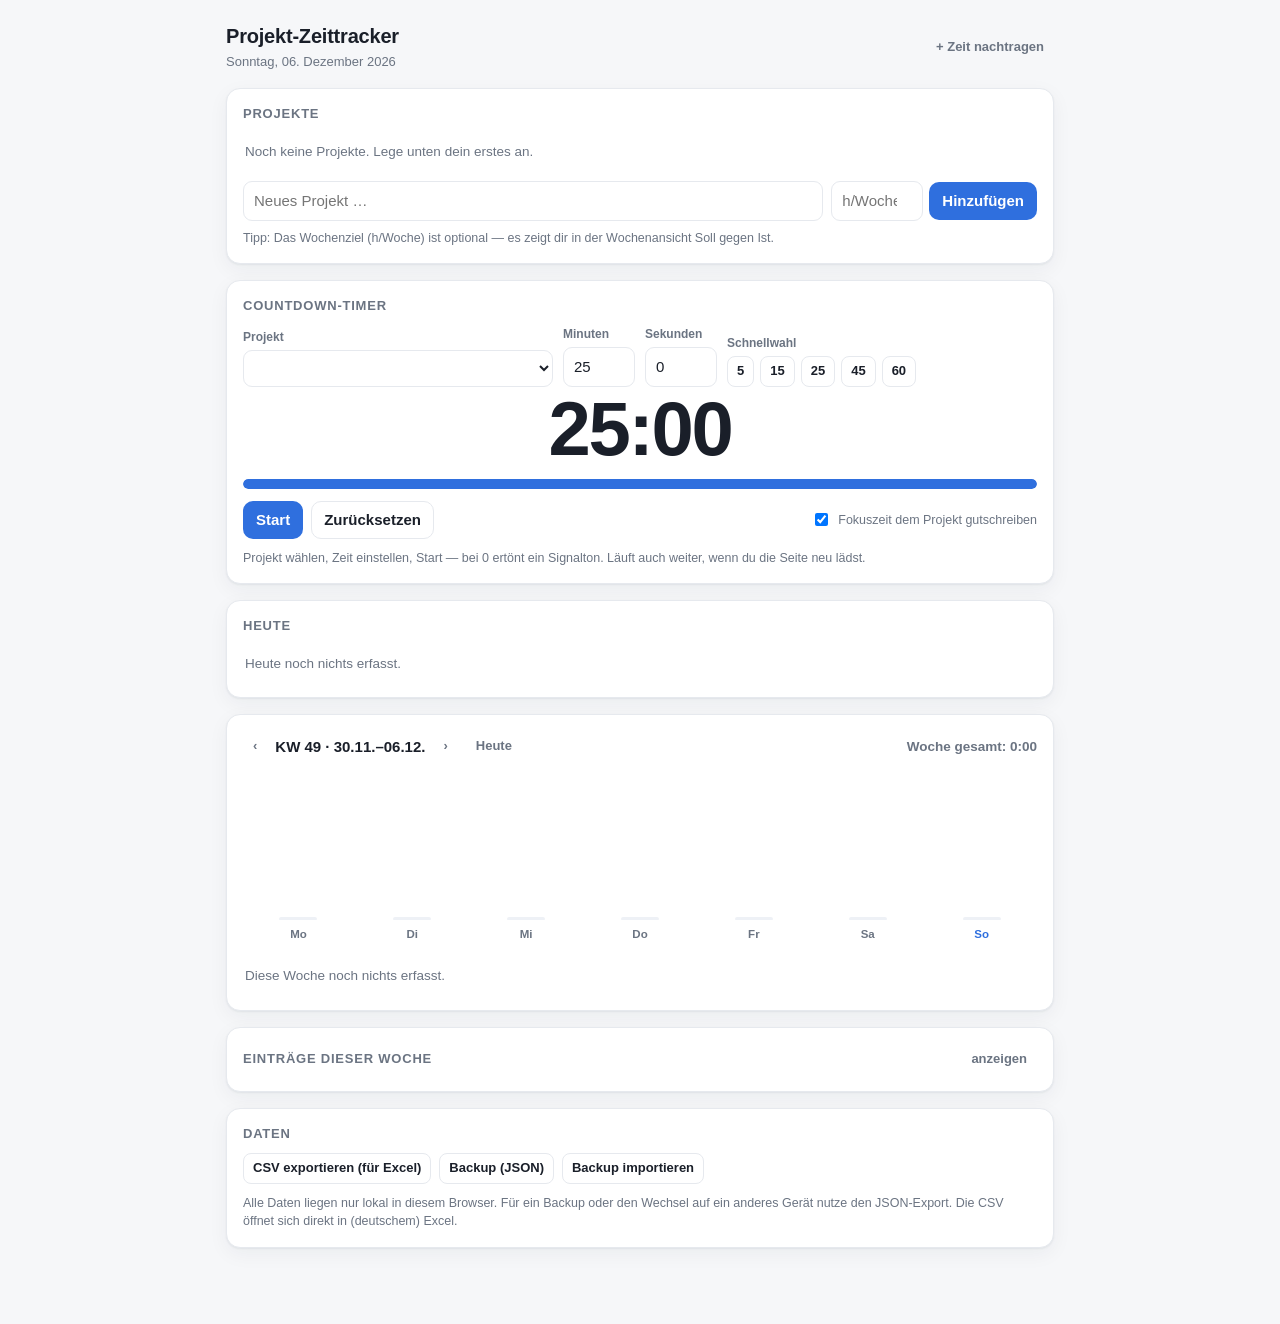
==== index.html @ e6e61742 "App ins Repository + Countdown-Timer ergänzt - Projekt-Zeittracker als eigenständige index.html hinz" ====
<!DOCTYPE html>
<html lang="de">
<head>
<meta charset="utf-8">
<meta name="viewport" content="width=device-width, initial-scale=1">
<title>Projekt-Zeittracker</title>
<style>
  :root{
    --bg:#f6f7f9; --card:#ffffff; --ink:#1a1f29; --muted:#6b7482;
    --line:#e6e9ee; --accent:#2f6fde; --accent-ink:#ffffff;
    --good:#1f9d57; --warn:#e07b1a; --danger:#d14343; --soft:#eef1f6;
    --radius:14px; --shadow:0 1px 2px rgba(20,30,50,.06),0 6px 20px rgba(20,30,50,.05);
  }
  @media (prefers-color-scheme: dark){
    :root{
      --bg:#0f1319; --card:#161b23; --ink:#e8ecf2; --muted:#9aa4b2;
      --line:#262d38; --accent:#4b86ec; --accent-ink:#0b0e13;
      --good:#39c072; --warn:#e8933a; --danger:#e36a6a; --soft:#1b212b;
      --shadow:0 1px 2px rgba(0,0,0,.3),0 8px 24px rgba(0,0,0,.25);
    }
  }
  *{box-sizing:border-box}
  body{margin:0;background:var(--bg);color:var(--ink);
    font-family:-apple-system,BlinkMacSystemFont,"Segoe UI",Roboto,Helvetica,Arial,sans-serif;
    font-size:15px;line-height:1.45;-webkit-font-smoothing:antialiased}
  .wrap{max-width:860px;margin:0 auto;padding:22px 16px 60px}
  h1{font-size:20px;margin:0;font-weight:650;letter-spacing:-.01em}
  h2{font-size:13px;text-transform:uppercase;letter-spacing:.06em;color:var(--muted);
    margin:0 0 10px;font-weight:650}
  .sub{color:var(--muted);font-size:13px;margin-top:2px}
  .card{background:var(--card);border:1px solid var(--line);border-radius:var(--radius);
    box-shadow:var(--shadow);padding:16px;margin-bottom:16px}
  .row{display:flex;align-items:center;gap:10px}
  .spacer{flex:1}
  button{font:inherit;cursor:pointer;border:1px solid var(--line);background:var(--card);
    color:var(--ink);border-radius:10px;padding:7px 12px;transition:.12s;font-weight:550}
  button:hover{border-color:var(--muted)}
  button:active{transform:translateY(1px)}
  .btn-primary{background:var(--accent);color:var(--accent-ink);border-color:transparent}
  .btn-primary:hover{filter:brightness(1.05)}
  .btn-ghost{background:transparent;border-color:transparent;color:var(--muted);padding:6px 8px}
  .btn-ghost:hover{color:var(--ink);background:var(--soft)}
  .btn-danger{color:var(--danger);border-color:transparent;background:transparent}
  .btn-danger:hover{background:rgba(209,67,67,.1)}
  .btn-sm{padding:5px 9px;font-size:13px;border-radius:8px}
  input,select{font:inherit;color:var(--ink);background:var(--card);border:1px solid var(--line);
    border-radius:9px;padding:8px 10px;outline:none}
  input:focus,select:focus{border-color:var(--accent)}
  input[type=number]{width:72px}
  .dot{width:11px;height:11px;border-radius:50%;flex:none}
  .proj{display:flex;align-items:center;gap:11px;padding:11px 4px;border-top:1px solid var(--line)}
  .proj:first-child{border-top:none}
  .proj .name{font-weight:600}
  .proj .meta{color:var(--muted);font-size:12.5px}
  .pill{font-variant-numeric:tabular-nums;font-weight:600;font-size:13.5px}
  .mono{font-variant-numeric:tabular-nums}
  .active-bar{display:flex;align-items:center;gap:14px;background:linear-gradient(0deg,var(--soft),var(--card));
    border:1px solid var(--line);border-left:4px solid var(--accent)}
  .active-time{font-size:30px;font-weight:650;font-variant-numeric:tabular-nums;letter-spacing:-.02em}
  .bar{height:8px;border-radius:6px;background:var(--soft);overflow:hidden}
  .bar>span{display:block;height:100%;border-radius:6px}
  .barrow{display:grid;grid-template-columns:130px 1fr auto;gap:12px;align-items:center;margin:9px 0}
  .barrow .lab{display:flex;align-items:center;gap:8px;min-width:0}
  .barrow .lab span{overflow:hidden;text-overflow:ellipsis;white-space:nowrap}
  .weeknav{display:flex;align-items:center;gap:8px;margin-bottom:12px}
  .weeknav .ttl{font-weight:650}
  .days{display:flex;gap:7px;align-items:flex-end;height:168px;padding:6px 2px 0}
  .day{flex:1;display:flex;flex-direction:column;align-items:center;gap:6px;height:100%;justify-content:flex-end}
  .daycol{width:100%;max-width:38px;display:flex;flex-direction:column-reverse;border-radius:7px 7px 3px 3px;
    overflow:hidden;background:var(--soft);min-height:3px}
  .daycol>span{display:block}
  .daylab{font-size:11.5px;color:var(--muted);font-weight:600}
  .daytot{font-size:11px;color:var(--muted);font-variant-numeric:tabular-nums}
  .today .daylab{color:var(--accent)}
  .muted{color:var(--muted)}
  .hint{font-size:12.5px;color:var(--muted)}
  .grid2{display:flex;gap:10px;flex-wrap:wrap;align-items:flex-end}
  .f{display:flex;flex-direction:column;gap:4px}
  .f label{font-size:12px;color:var(--muted);font-weight:600}
  .entry{display:grid;grid-template-columns:78px 16px 1fr auto auto;gap:10px;align-items:center;
    padding:8px 2px;border-top:1px solid var(--line);font-size:13.5px}
  .entry:first-child{border-top:none}
  .tag{display:inline-block;background:var(--soft);border-radius:6px;padding:2px 7px;font-size:12px;color:var(--muted)}
  .right{text-align:right}
  .collapse{display:none}
  .toolbar{display:flex;gap:8px;flex-wrap:wrap}
  .empty{color:var(--muted);font-size:13.5px;padding:8px 2px}
  .target-ok{color:var(--good)}
  /* Countdown-Timer */
  .cd-wrap{display:flex;flex-direction:column;align-items:center;gap:12px;margin-top:4px}
  .cd-display{font-size:clamp(48px,14vw,76px);line-height:1;font-weight:680;
    font-variant-numeric:tabular-nums;letter-spacing:-.03em;text-align:center}
  .cd-display.run{color:var(--accent)}
  .cd-display.done{color:var(--danger)}
  .cd-bar{width:100%;height:10px}
  .cd-presets{display:flex;gap:6px;flex-wrap:wrap}
  .cd-ctrls{display:flex;gap:8px;align-items:center;width:100%;flex-wrap:wrap}
  .cd-opt{display:flex;align-items:center;gap:7px;font-size:12.5px;color:var(--muted);cursor:pointer}
  .cd-opt input{width:auto}
  .cd-finished{border-left:4px solid var(--danger)}
  @keyframes cdflash{0%,100%{background:var(--card)}50%{background:rgba(209,67,67,.16)}}
  .cd-flash{animation:cdflash .9s ease-in-out 3}
  #__toast{position:fixed;left:50%;bottom:24px;transform:translateX(-50%);background:var(--ink);
    color:var(--card);padding:10px 16px;border-radius:10px;font-size:13.5px;box-shadow:var(--shadow);
    z-index:60;opacity:0;transition:opacity .2s;pointer-events:none;max-width:90%;text-align:center}
  @media(max-width:560px){
    .barrow{grid-template-columns:96px 1fr auto}
    .entry{grid-template-columns:70px 14px 1fr auto;}
    .entry .enote{display:none}
    .active-time{font-size:26px}
  }
</style>
</head>
<body>
<div class="wrap">
  <div class="row" style="margin-bottom:16px">
    <div>
      <h1>Projekt-Zeittracker</h1>
      <div class="sub" id="todayLabel"></div>
    </div>
    <div class="spacer"></div>
    <button class="btn-ghost btn-sm" id="manualToggle">+ Zeit nachtragen</button>
  </div>

  <div class="card active-bar" id="activeBar" style="display:none"></div>

  <div class="card collapse" id="manualCard">
    <h2>Zeit manuell nachtragen</h2>
    <div class="grid2">
      <div class="f"><label>Projekt</label><select id="mProj"></select></div>
      <div class="f"><label>Datum</label><input type="date" id="mDate"></div>
      <div class="f"><label>Stunden</label><input type="number" id="mH" min="0" max="24" value="0"></div>
      <div class="f"><label>Minuten</label><input type="number" id="mM" min="0" max="59" value="0"></div>
      <div class="f" style="flex:1;min-width:140px"><label>Notiz (optional)</label><input type="text" id="mNote" placeholder="z. B. Investoren-Call"></div>
      <button class="btn-primary" id="mSave">Eintragen</button>
    </div>
  </div>

  <div class="card">
    <h2>Projekte</h2>
    <div id="projectsList"></div>
    <div class="row" style="margin-top:12px;gap:8px;flex-wrap:wrap">
      <input type="text" id="newName" placeholder="Neues Projekt …" style="flex:1;min-width:160px">
      <div class="row" style="gap:6px">
        <input type="number" id="newTarget" min="0" step="0.5" placeholder="h/Woche" title="Wochenziel in Stunden (optional)" style="width:92px">
        <button class="btn-primary" id="addBtn">Hinzufügen</button>
      </div>
    </div>
    <div class="hint" style="margin-top:8px">Tipp: Das Wochenziel (h/Woche) ist optional — es zeigt dir in der Wochenansicht Soll gegen Ist.</div>
  </div>

  <div class="card" id="countdownCard">
    <h2>Countdown-Timer</h2>
    <div class="grid2">
      <div class="f" style="flex:1;min-width:150px"><label>Projekt</label><select id="cdProj"></select></div>
      <div class="f"><label>Minuten</label><input type="number" id="cdMin" min="0" max="999" value="25"></div>
      <div class="f"><label>Sekunden</label><input type="number" id="cdSec" min="0" max="59" value="0"></div>
      <div class="f" style="flex:1;min-width:150px">
        <label>Schnellwahl</label>
        <div class="cd-presets" id="cdPresets">
          <button class="btn-sm" data-min="5">5</button>
          <button class="btn-sm" data-min="15">15</button>
          <button class="btn-sm" data-min="25">25</button>
          <button class="btn-sm" data-min="45">45</button>
          <button class="btn-sm" data-min="60">60</button>
        </div>
      </div>
    </div>
    <div class="cd-wrap">
      <div class="cd-display mono" id="cdDisplay">25:00</div>
      <div class="bar cd-bar"><span id="cdBar" style="width:100%;background:var(--accent)"></span></div>
      <div class="cd-ctrls">
        <button class="btn-primary" id="cdStart">Start</button>
        <button id="cdReset">Zurücksetzen</button>
        <div class="spacer"></div>
        <label class="cd-opt" title="Legt nach Ablauf automatisch einen Eintrag über die eingestellte Zeit beim gewählten Projekt an.">
          <input type="checkbox" id="cdLog" checked> Fokuszeit dem Projekt gutschreiben
        </label>
      </div>
    </div>
    <div class="hint" style="margin-top:10px">Projekt wählen, Zeit einstellen, Start — bei 0 ertönt ein Signalton. Läuft auch weiter, wenn du die Seite neu lädst.</div>
  </div>

  <div class="card">
    <h2>Heute</h2>
    <div id="todayView"></div>
  </div>

  <div class="card">
    <div class="weeknav">
      <button class="btn-ghost btn-sm" id="wPrev">‹</button>
      <div class="ttl" id="weekTitle"></div>
      <button class="btn-ghost btn-sm" id="wNext">›</button>
      <button class="btn-ghost btn-sm" id="wToday">Heute</button>
      <div class="spacer"></div>
      <div class="pill muted" id="weekTotal"></div>
    </div>
    <div class="days" id="dayChart"></div>
    <div style="margin-top:16px" id="weekProjects"></div>
  </div>

  <div class="card">
    <div class="row">
      <h2 style="margin:0">Einträge dieser Woche</h2>
      <div class="spacer"></div>
      <button class="btn-ghost btn-sm" id="entriesToggle">anzeigen</button>
    </div>
    <div id="entriesView" class="collapse" style="margin-top:10px"></div>
  </div>

  <div class="card">
    <h2>Daten</h2>
    <div class="toolbar">
      <button class="btn-sm" id="expCsv">CSV exportieren (für Excel)</button>
      <button class="btn-sm" id="expJson">Backup (JSON)</button>
      <button class="btn-sm" id="impBtn">Backup importieren</button>
      <input type="file" id="impFile" accept="application/json,.json" style="display:none">
    </div>
    <div id="importConfirm" class="row" style="display:none;margin-top:12px">
      <span class="muted">Import ersetzt alle aktuellen Daten in diesem Browser.</span>
      <div class="spacer"></div>
      <button class="btn-sm" id="impCancel">Abbrechen</button>
      <button class="btn-primary btn-sm" id="impConfirm">Ersetzen</button>
    </div>
    <div class="hint" style="margin-top:10px">Alle Daten liegen nur lokal in diesem Browser. Für ein Backup oder den Wechsel auf ein anderes Gerät nutze den JSON-Export. Die CSV öffnet sich direkt in (deutschem) Excel.</div>
  </div>
</div>

<script>
(function(){
  "use strict";
  var KEY="zeittracker_v1";
  var PALETTE=["#2f6fde","#1f9d57","#d14343","#e07b1a","#8b5cf6","#0ea5b7","#db2777","#4f8f3a","#c99a16","#3aa0e0"];
  var WD=["Mo","Di","Mi","Do","Fr","Sa","So"];
  var state={projects:[],entries:[],running:null,weekOffset:0,countdown:null};
  var pendingImport=null;

  function load(){
    try{var raw=localStorage.getItem(KEY);
      if(raw){var d=JSON.parse(raw);state.projects=d.projects||[];state.entries=d.entries||[];state.running=d.running||null;state.countdown=d.countdown||null;}
    }catch(e){}
  }
  function save(){
    try{localStorage.setItem(KEY,JSON.stringify({projects:state.projects,entries:state.entries,running:state.running,countdown:state.countdown}));}catch(e){}
  }

  function uid(){return Date.now().toString(36)+Math.random().toString(36).slice(2,7);}
  function pad(n){return (n<10?"0":"")+n;}
  function dateKey(d){return d.getFullYear()+"-"+pad(d.getMonth()+1)+"-"+pad(d.getDate());}
  function parseKey(k){var p=k.split("-");return new Date(+p[0],+p[1]-1,+p[2]);}
  function today(){return new Date();}
  function fmt(min){min=Math.round(min);var h=Math.floor(min/60),m=min%60;return h+":"+pad(m);}
  function fmtH(min){return (min/60).toFixed(2).replace(".",",");}
  function fmtClock(sec){sec=Math.max(0,Math.ceil(sec));var h=Math.floor(sec/3600),m=Math.floor((sec%3600)/60),s=sec%60;return h>0?(h+":"+pad(m)+":"+pad(s)):(m+":"+pad(s));}
  function startOfWeek(d){var x=new Date(d.getFullYear(),d.getMonth(),d.getDate());var day=(x.getDay()+6)%7;x.setDate(x.getDate()-day);return x;}
  function isoWeek(d){var t=new Date(d.getFullYear(),d.getMonth(),d.getDate());var day=(t.getDay()+6)%7;t.setDate(t.getDate()-day+3);
    var first=new Date(t.getFullYear(),0,4);var fday=(first.getDay()+6)%7;first.setDate(first.getDate()-fday+3);return 1+Math.round((t-first)/(7*864e5));}
  function proj(id){for(var i=0;i<state.projects.length;i++)if(state.projects[i].id===id)return state.projects[i];return null;}
  function runMin(){return state.running?(Date.now()-state.running.startedAt)/60000:0;}
  function dayTotal(pid,key){var s=0;for(var i=0;i<state.entries.length;i++){var e=state.entries[i];if(e.projectId===pid&&e.date===key)s+=e.min;}
    if(state.running&&state.running.projectId===pid&&key===dateKey(today()))s+=runMin();return s;}
  function weekDays(){var mon=startOfWeek(today());mon.setDate(mon.getDate()+state.weekOffset*7);var out=[];for(var i=0;i<7;i++){var x=new Date(mon);x.setDate(mon.getDate()+i);out.push(x);}return out;}
  function weekDaysCurrent(){var mon=startOfWeek(today());var out=[];for(var i=0;i<7;i++){var x=new Date(mon);x.setDate(mon.getDate()+i);out.push(x);}return out;}
  function fmtDate(d){return pad(d.getDate())+"."+pad(d.getMonth()+1)+".";}
  function escapeHtml(s){return (s==null?"":String(s)).replace(/[&<>"']/g,function(c){return {"&":"&amp;","<":"&lt;",">":"&gt;",'"':"&quot;","'":"&#39;"}[c];});}

  function toast(msg){
    var t=document.getElementById("__toast");
    if(!t){t=document.createElement("div");t.id="__toast";document.body.appendChild(t);}
    t.textContent=msg;t.style.opacity="1";clearTimeout(t._h);t._h=setTimeout(function(){t.style.opacity="0";},2800);
  }

  /* ---------- Audio: Signalton bei 0 ---------- */
  var audioCtx=null;
  function ensureAudio(){
    try{
      if(!audioCtx){var AC=window.AudioContext||window.webkitAudioContext;if(!AC)return;audioCtx=new AC();}
      if(audioCtx.state==="suspended")audioCtx.resume();
    }catch(e){}
  }
  function beep(){
    if(!audioCtx)return;
    try{
      var now=audioCtx.currentTime;
      for(var i=0;i<3;i++){
        var o=audioCtx.createOscillator(),g=audioCtx.createGain();
        o.type="sine";o.frequency.value=880;
        var t0=now+i*0.5;
        g.gain.setValueAtTime(0.0001,t0);
        g.gain.exponentialRampToValueAtTime(0.5,t0+0.02);
        g.gain.exponentialRampToValueAtTime(0.0001,t0+0.4);
        o.connect(g);g.connect(audioCtx.destination);
        o.start(t0);o.stop(t0+0.42);
      }
    }catch(e){}
  }

  function addProject(name,targetH){
    name=(name||"").trim();if(!name)return;
    var used={};state.projects.forEach(function(p){used[p.color]=1;});
    var color=PALETTE.find(function(c){return !used[c];})||PALETTE[state.projects.length%PALETTE.length];
    var tgt=targetH>0?Math.round(targetH*60):null;
    state.projects.push({id:uid(),name:name,color:color,weeklyTargetMin:tgt,createdAt:Date.now()});
    save();render();
  }
  function removeProject(id){
    state.projects=state.projects.filter(function(p){return p.id!==id;});
    state.entries=state.entries.filter(function(e){return e.projectId!==id;});
    if(state.running&&state.running.projectId===id)state.running=null;
    if(state.countdown&&state.countdown.projectId===id)state.countdown=null;
    save();render();
  }
  function toggleTimer(id){
    if(state.running&&state.running.projectId===id){stopTimer();return;}
    if(state.running)stopTimer(true);
    state.running={projectId:id,startedAt:Date.now()};save();render();
  }
  function stopTimer(silent){
    if(!state.running)return;var min=runMin();
    if(min>=0.02)state.entries.push({id:uid(),projectId:state.running.projectId,date:dateKey(today()),min:min,note:"",ts:Date.now()});
    state.running=null;save();if(!silent)render();
  }
  function addManual(pid,dkey,min,note){state.entries.push({id:uid(),projectId:pid,date:dkey,min:min,note:note||"",ts:Date.now(),manual:true});save();render();}
  function delEntry(id){state.entries=state.entries.filter(function(e){return e.id!==id;});save();render();}

  /* ---------- Countdown-Timer ---------- */
  function cdRemaining(){
    var c=state.countdown;if(!c)return 0;
    if(c.running&&c.endAt)return Math.max(0,(c.endAt-Date.now())/1000);
    return Math.max(0,c.remainingSec||0);
  }
  function startCountdown(){
    var c=state.countdown;
    // Pause, wenn gerade läuft
    if(c&&c.running){
      c.remainingSec=cdRemaining();c.running=false;c.endAt=null;save();renderCountdown();return;
    }
    // Fortsetzen nach Pause
    if(c&&!c.finished&&c.remainingSec>0.4){
      ensureAudio();c.running=true;c.endAt=Date.now()+c.remainingSec*1000;save();renderCountdown();return;
    }
    // Neu starten
    var pid=document.getElementById("cdProj").value;
    if(!pid){toast("Bitte zuerst ein Projekt anlegen und auswählen.");return;}
    var m=parseInt(document.getElementById("cdMin").value,10)||0;
    var s=parseInt(document.getElementById("cdSec").value,10)||0;
    var total=m*60+s;
    if(total<=0){toast("Bitte eine Zeit größer als 0 einstellen.");return;}
    ensureAudio();
    state.countdown={projectId:pid,totalSec:total,remainingSec:total,endAt:Date.now()+total*1000,
      running:true,finished:false,logOnFinish:document.getElementById("cdLog").checked};
    save();renderCountdown();
  }
  function resetCountdown(){state.countdown=null;save();renderCountdown();}
  function finishCountdown(){
    var c=state.countdown;if(!c)return;
    c.running=false;c.remainingSec=0;c.finished=true;c.endAt=null;
    if(c.logOnFinish){
      var p=proj(c.projectId);
      if(p){state.entries.push({id:uid(),projectId:c.projectId,date:dateKey(today()),min:c.totalSec/60,note:"Countdown",ts:Date.now()});}
    }
    save();
    beep();
    var card=document.getElementById("countdownCard");
    if(card){card.classList.add("cd-flash");setTimeout(function(){card.classList.remove("cd-flash");},2800);}
    var p2=proj(c.projectId);
    toast("⏰ Zeit abgelaufen"+(p2?" – "+p2.name:"")+(c.logOnFinish&&p2?" ("+fmt(c.totalSec/60)+" gutgeschrieben)":"")+".");
    render();
  }
  function fillCountdownProjects(){
    var sel=document.getElementById("cdProj");if(!sel)return;var cur=state.countdown?state.countdown.projectId:sel.value;
    sel.innerHTML="";
    state.projects.forEach(function(p){var o=document.createElement("option");o.value=p.id;o.textContent=p.name;sel.appendChild(o);});
    if(cur&&proj(cur))sel.value=cur;
  }
  function renderCountdown(){
    var c=state.countdown;
    var disp=document.getElementById("cdDisplay");
    var bar=document.getElementById("cdBar");
    var startBtn=document.getElementById("cdStart");
    var sel=document.getElementById("cdProj");
    if(!disp)return;
    fillCountdownProjects();
    var running=c&&c.running;
    var inputsDisabled=!!(c&&(c.running||(!c.finished&&c.remainingSec>0.4)));
    document.getElementById("cdMin").disabled=inputsDisabled;
    document.getElementById("cdSec").disabled=inputsDisabled;
    document.getElementById("cdLog").disabled=inputsDisabled;
    if(sel)sel.disabled=inputsDisabled;
    if(c){
      var rem=cdRemaining();var p=proj(c.projectId);
      disp.textContent=fmtClock(rem);
      disp.className="cd-display mono"+(c.finished?" done":(running?" run":""));
      var pct=c.totalSec>0?Math.max(0,Math.min(100,rem/c.totalSec*100)):0;
      bar.style.width=pct+"%";
      bar.style.background=c.finished?"var(--danger)":(running?"var(--accent)":"var(--muted)");
      if(c.finished)startBtn.textContent="Neu starten";
      else if(running)startBtn.textContent="Pause";
      else startBtn.textContent="Fortsetzen";
    }else{
      var m=parseInt(document.getElementById("cdMin").value,10)||0;
      var s=parseInt(document.getElementById("cdSec").value,10)||0;
      disp.textContent=fmtClock(m*60+s);
      disp.className="cd-display mono";
      bar.style.width="100%";bar.style.background="var(--accent)";
      startBtn.textContent="Start";
    }
  }
  function tickCountdown(){
    var c=state.countdown;
    if(c&&c.running){
      if(cdRemaining()<=0){finishCountdown();return;}
      var disp=document.getElementById("cdDisplay");var bar=document.getElementById("cdBar");
      if(disp){var rem=cdRemaining();disp.textContent=fmtClock(rem);
        bar.style.width=(c.totalSec>0?Math.max(0,Math.min(100,rem/c.totalSec*100)):0)+"%";}
    }
  }

  var confirmState={};
  function el(tag,cls,html){var n=document.createElement(tag);if(cls)n.className=cls;if(html!=null)n.innerHTML=html;return n;}

  function renderActive(){
    var bar=document.getElementById("activeBar");
    if(!state.running){bar.style.display="none";return;}
    var p=proj(state.running.projectId);if(!p){state.running=null;bar.style.display="none";return;}
    bar.style.display="flex";bar.innerHTML="";
    var dot=el("span","dot");dot.style.background=p.color;dot.style.width="14px";dot.style.height="14px";
    var info=el("div");info.innerHTML="<div class='muted' style='font-size:12.5px;font-weight:600'>LÄUFT</div><div><strong>"+escapeHtml(p.name)+"</strong></div>";
    var time=el("div","active-time mono");time.id="activeTime";time.textContent=fmt(runMin());
    var stop=el("button","btn-primary");stop.textContent="Stopp";stop.onclick=function(){stopTimer();};
    bar.appendChild(dot);bar.appendChild(info);bar.appendChild(el("div","spacer"));bar.appendChild(time);bar.appendChild(stop);
  }

  function renderProjects(){
    var box=document.getElementById("projectsList");box.innerHTML="";
    if(!state.projects.length){box.appendChild(el("div","empty","Noch keine Projekte. Lege unten dein erstes an."));return;}
    var tkey=dateKey(today());var wdays=weekDaysCurrent();
    state.projects.forEach(function(p){
      var rowt=dayTotal(p.id,tkey);var wt=0;wdays.forEach(function(d){wt+=dayTotal(p.id,dateKey(d));});
      var r=el("div","proj");var dot=el("span","dot");dot.style.background=p.color;
      var nm=el("div");nm.style.minWidth="0";nm.style.flex="1";
      nm.innerHTML="<div class='name'>"+escapeHtml(p.name)+"</div><div class='meta'>heute "+fmt(rowt)+" · Woche "+fmt(wt)+(p.weeklyTargetMin?" / "+fmt(p.weeklyTargetMin)+" Ziel":"")+"</div>";
      var running=state.running&&state.running.projectId===p.id;
      var btn=el("button",running?"btn-primary btn-sm":"btn-sm");btn.textContent=running?"Stopp":"Start";btn.onclick=function(){toggleTimer(p.id);};
      var del=el("button","btn-danger btn-sm");
      if(confirmState[p.id]){del.textContent="Löschen?";del.onclick=function(){removeProject(p.id);};}
      else{del.textContent="✕";del.title="Projekt löschen";del.onclick=function(){confirmState={};confirmState[p.id]=true;render();setTimeout(function(){delete confirmState[p.id];},3000);};}
      r.appendChild(dot);r.appendChild(nm);r.appendChild(btn);r.appendChild(del);box.appendChild(r);
    });
  }

  function renderToday(){
    var box=document.getElementById("todayView");box.innerHTML="";var tkey=dateKey(today());
    var rows=state.projects.map(function(p){return {p:p,min:dayTotal(p.id,tkey)};}).filter(function(r){return r.min>0.1;});
    rows.sort(function(a,b){return b.min-a.min;});
    if(!rows.length){box.appendChild(el("div","empty","Heute noch nichts erfasst."));return;}
    var max=Math.max.apply(null,rows.map(function(r){return r.min;}));
    var tot=rows.reduce(function(s,r){return s+r.min;},0);
    rows.forEach(function(r){
      var row=el("div","barrow");var lab=el("div","lab");var d=el("span","dot");d.style.background=r.p.color;
      var nm=el("span");nm.textContent=r.p.name;lab.appendChild(d);lab.appendChild(nm);
      var bar=el("div","bar");var sp=el("span");sp.style.width=(r.min/max*100)+"%";sp.style.background=r.p.color;bar.appendChild(sp);
      var val=el("div","pill mono");val.textContent=fmt(r.min);
      row.appendChild(lab);row.appendChild(bar);row.appendChild(val);box.appendChild(row);
    });
    var sum=el("div","row");sum.style.marginTop="8px";sum.innerHTML="<div class='spacer'></div><div class='pill'>Gesamt heute: "+fmt(tot)+"</div>";box.appendChild(sum);
  }

  function renderWeek(){
    var days=weekDays();var mon=days[0],sun=days[6];
    document.getElementById("weekTitle").textContent="KW "+isoWeek(mon)+" · "+fmtDate(mon)+"–"+fmtDate(sun);
    var chart=document.getElementById("dayChart");chart.innerHTML="";
    var dayTotals=days.map(function(d){var k=dateKey(d);var segs=[];var t=0;
      state.projects.forEach(function(p){var m=dayTotal(p.id,k);if(m>0.1){segs.push({c:p.color,m:m});t+=m;}});return {segs:segs,t:t,d:d,k:k};});
    var maxDay=Math.max.apply(null,dayTotals.map(function(x){return x.t;}).concat([1]));
    var tkey=dateKey(today());
    dayTotals.forEach(function(dt){
      var col=el("div","day"+(dt.k===tkey?" today":""));
      var stack=el("div","daycol");stack.style.height=(dt.t>0?Math.max(6,(dt.t/maxDay*130)):3)+"px";
      dt.segs.forEach(function(s){var seg=el("span");seg.style.height=(s.m/dt.t*100)+"%";seg.style.background=s.c;stack.appendChild(seg);});
      var tot=el("div","daytot");tot.textContent=dt.t>0?fmt(dt.t):"";
      var lab=el("div","daylab");lab.textContent=WD[(dt.d.getDay()+6)%7];
      col.appendChild(el("div","spacer"));col.appendChild(tot);col.appendChild(stack);col.appendChild(lab);chart.appendChild(col);
    });
    var wrap=document.getElementById("weekProjects");wrap.innerHTML="";
    var rows=state.projects.map(function(p){var m=0;days.forEach(function(d){m+=dayTotal(p.id,dateKey(d));});return {p:p,min:m};}).filter(function(r){return r.min>0.1||r.p.weeklyTargetMin;});
    rows.sort(function(a,b){return b.min-a.min;});
    var weekTot=rows.reduce(function(s,r){return s+r.min;},0);
    document.getElementById("weekTotal").textContent="Woche gesamt: "+fmt(weekTot);
    if(!rows.length){wrap.appendChild(el("div","empty","Diese Woche noch nichts erfasst."));return;}
    var max=Math.max.apply(null,rows.map(function(r){return Math.max(r.min,r.p.weeklyTargetMin||0);}));
    rows.forEach(function(r){
      var row=el("div","barrow");var lab=el("div","lab");var d=el("span","dot");d.style.background=r.p.color;var nm=el("span");nm.textContent=r.p.name;lab.appendChild(d);lab.appendChild(nm);
      var bar=el("div","bar");bar.style.position="relative";var sp=el("span");sp.style.width=(r.min/max*100)+"%";sp.style.background=r.p.color;bar.appendChild(sp);
      if(r.p.weeklyTargetMin){var mark=el("span");mark.style.cssText="position:absolute;top:-2px;height:12px;width:2px;background:var(--ink);opacity:.5;border-radius:0;left:"+(r.p.weeklyTargetMin/max*100)+"%";bar.appendChild(mark);}
      var val=el("div","pill mono");
      if(r.p.weeklyTargetMin){var ok=r.min>=r.p.weeklyTargetMin;val.innerHTML="<span class='"+(ok?"target-ok":"")+"'>"+fmt(r.min)+"</span> <span class='muted' style='font-weight:500'>/ "+fmt(r.p.weeklyTargetMin)+"</span>";}
      else val.textContent=fmt(r.min);
      row.appendChild(lab);row.appendChild(bar);row.appendChild(val);wrap.appendChild(row);
    });
  }

  function renderEntries(){
    var box=document.getElementById("entriesView");box.innerHTML="";
    var days=weekDays();var lo=dateKey(days[0]),hi=dateKey(days[6]);
    var list=state.entries.filter(function(e){return e.date>=lo&&e.date<=hi;}).slice().sort(function(a,b){return (b.date).localeCompare(a.date)||(b.ts||0)-(a.ts||0);});
    if(!list.length){box.appendChild(el("div","empty","Keine Einträge in dieser Woche."));return;}
    list.forEach(function(e){
      var p=proj(e.projectId);if(!p)return;var r=el("div","entry");
      var dt=el("div","mono muted");dt.textContent=fmtDate(parseKey(e.date));
      var d=el("span","dot");d.style.background=p.color;
      var nm=el("div");nm.innerHTML="<strong style='font-weight:600'>"+escapeHtml(p.name)+"</strong>"+(e.note?" <span class='enote muted'>· "+escapeHtml(e.note)+"</span>":"")+(e.manual?" <span class='tag'>manuell</span>":"");
      var val=el("div","pill mono right");val.textContent=fmt(e.min);
      var del=el("button","btn-ghost btn-sm");del.textContent="✕";del.title="Eintrag löschen";del.onclick=function(){delEntry(e.id);};
      r.appendChild(dt);r.appendChild(d);r.appendChild(nm);r.appendChild(val);r.appendChild(del);box.appendChild(r);
    });
  }

  function fillManualProjects(){
    var sel=document.getElementById("mProj");var cur=sel.value;sel.innerHTML="";
    state.projects.forEach(function(p){var o=el("option");o.value=p.id;o.textContent=p.name;sel.appendChild(o);});
    if(cur)sel.value=cur;
  }

  function render(){
    document.getElementById("todayLabel").textContent=new Date().toLocaleDateString("de-DE",{weekday:"long",day:"2-digit",month:"long",year:"numeric"});
    renderActive();renderProjects();renderToday();renderWeek();renderEntries();fillManualProjects();renderCountdown();
  }

  async function getDownloads(){try{if(window.claude&&claude.use)return await claude.use("downloads");}catch(e){}return null;}
  async function offerFile(filename,data){
    var dl=await getDownloads();
    if(!dl){toast("Export in dieser Ansicht nicht verfügbar — öffne das Tool im eigenen Fenster.");return;}
    try{await dl.save({filename:filename,data:data});toast("Datei gespeichert.");}
    catch(err){if(err&&err.code==="declined")return;toast("Export nicht möglich"+(err&&err.message?": "+err.message:"")+".");}
  }
  function buildCsv(){
    var rows=[["Datum","Projekt","Minuten","Stunden","Notiz","Quelle"]];
    state.entries.slice().sort(function(a,b){return a.date.localeCompare(b.date);}).forEach(function(e){
      var p=proj(e.projectId);if(!p)return;
      rows.push([e.date,p.name,String(Math.round(e.min)),fmtH(e.min),(e.note||"").replace(/[\r\n;]/g," "),e.manual?"manuell":(e.note==="Countdown"?"Countdown":"Timer")]);
    });
    return "﻿"+rows.map(function(r){return r.map(function(c){return '"'+String(c).replace(/"/g,'""')+'"';}).join(";");}).join("\r\n");
  }

  function init(){
    load();
    // Beim Laden: abgelaufenen Countdown sauber abschließen (ohne Ton, da kein Nutzer-Klick)
    if(state.countdown&&state.countdown.running&&cdRemaining()<=0){
      var c=state.countdown;c.running=false;c.remainingSec=0;c.finished=true;c.endAt=null;
      if(c.logOnFinish){var p=proj(c.projectId);if(p)state.entries.push({id:uid(),projectId:c.projectId,date:dateKey(today()),min:c.totalSec/60,note:"Countdown",ts:Date.now()});}
      save();
    }
    document.getElementById("mDate").value=dateKey(today());
    document.getElementById("addBtn").onclick=function(){
      var n=document.getElementById("newName"),t=document.getElementById("newTarget");
      addProject(n.value,parseFloat(t.value));n.value="";t.value="";n.focus();
    };
    document.getElementById("newName").addEventListener("keydown",function(e){if(e.key==="Enter")document.getElementById("addBtn").click();});
    document.getElementById("wPrev").onclick=function(){state.weekOffset--;render();};
    document.getElementById("wNext").onclick=function(){state.weekOffset++;render();};
    document.getElementById("wToday").onclick=function(){state.weekOffset=0;render();};
    document.getElementById("manualToggle").onclick=function(){
      var c=document.getElementById("manualCard");var open=c.style.display==="block";
      c.style.display=open?"none":"block";this.textContent=open?"+ Zeit nachtragen":"− schließen";
    };
    document.getElementById("mSave").onclick=function(){
      var pid=document.getElementById("mProj").value;if(!pid){toast("Bitte zuerst ein Projekt anlegen.");return;}
      var h=parseInt(document.getElementById("mH").value,10)||0,m=parseInt(document.getElementById("mM").value,10)||0;
      var min=h*60+m;if(min<=0){toast("Bitte eine Dauer größer als 0 angeben.");return;}
      var dk=document.getElementById("mDate").value||dateKey(today());
      addManual(pid,dk,min,document.getElementById("mNote").value.trim());
      document.getElementById("mH").value=0;document.getElementById("mM").value=0;document.getElementById("mNote").value="";
      toast("Eingetragen.");
    };
    // Countdown-Steuerung
    document.getElementById("cdStart").onclick=startCountdown;
    document.getElementById("cdReset").onclick=resetCountdown;
    document.getElementById("cdPresets").addEventListener("click",function(e){
      var b=e.target.closest("button[data-min]");if(!b)return;
      if(state.countdown&&(state.countdown.running||(!state.countdown.finished&&state.countdown.remainingSec>0.4)))return;
      document.getElementById("cdMin").value=b.getAttribute("data-min");
      document.getElementById("cdSec").value=0;
      if(state.countdown&&state.countdown.finished)state.countdown=null;
      renderCountdown();
    });
    document.getElementById("cdMin").addEventListener("input",function(){if(!state.countdown)renderCountdown();});
    document.getElementById("cdSec").addEventListener("input",function(){if(!state.countdown)renderCountdown();});
    document.getElementById("entriesToggle").onclick=function(){
      var v=document.getElementById("entriesView");var open=v.style.display==="block";
      v.style.display=open?"none":"block";this.textContent=open?"anzeigen":"ausblenden";
    };
    document.getElementById("expCsv").onclick=function(){offerFile("zeittracker_"+dateKey(today())+".csv",buildCsv());};
    document.getElementById("expJson").onclick=function(){offerFile("zeittracker_backup_"+dateKey(today())+".json",JSON.stringify({projects:state.projects,entries:state.entries,running:state.running,countdown:state.countdown,exportedAt:new Date().toISOString()},null,2));};
    document.getElementById("impBtn").onclick=function(){document.getElementById("impFile").click();};
    document.getElementById("impFile").onchange=function(e){
      var f=e.target.files[0];if(!f)return;var rd=new FileReader();
      rd.onload=function(){try{var d=JSON.parse(rd.result);if(!d.projects)throw 0;pendingImport=d;document.getElementById("importConfirm").style.display="flex";}
        catch(err){toast("Datei konnte nicht gelesen werden.");}};
      rd.readAsText(f);e.target.value="";
    };
    document.getElementById("impCancel").onclick=function(){pendingImport=null;document.getElementById("importConfirm").style.display="none";};
    document.getElementById("impConfirm").onclick=function(){
      if(!pendingImport)return;
      state.projects=pendingImport.projects||[];state.entries=pendingImport.entries||[];state.running=pendingImport.running||null;state.countdown=pendingImport.countdown||null;
      pendingImport=null;document.getElementById("importConfirm").style.display="none";save();render();toast("Backup importiert.");
    };
    render();
    setInterval(function(){if(state.running){var t=document.getElementById("activeTime");if(t)t.textContent=fmt(runMin());}},1000);
    setInterval(tickCountdown,250);
    setInterval(function(){if(state.running){renderProjects();renderToday();renderWeek();}},15000);
  }
  init();
})();
</script>
</body>
</html>
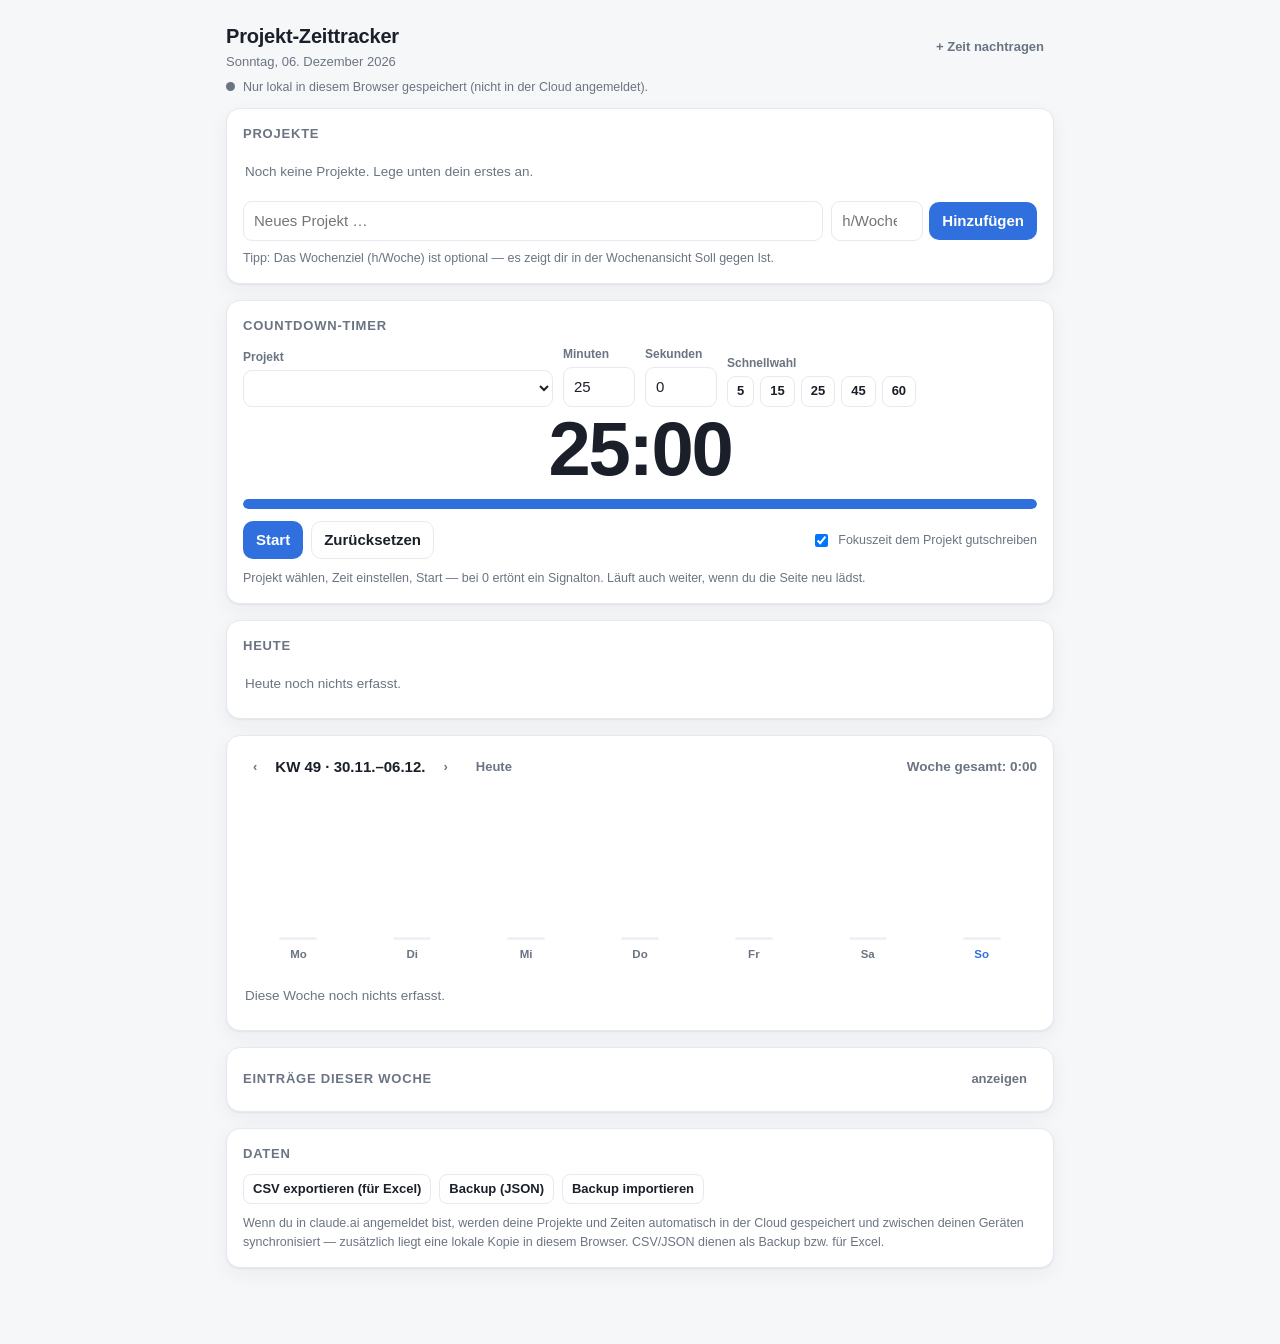
==== commit 9d6a2ba6: "Cloud-Sync der Daten (Artefakt-Datenbank, ohne Login) - Projekte und Zeit-Eintraege werden in der Cl" ====
--- a/index.html
+++ b/index.html
@@ -86,6 +86,8 @@
   .toolbar{display:flex;gap:8px;flex-wrap:wrap}
   .empty{color:var(--muted);font-size:13.5px;padding:8px 2px}
   .target-ok{color:var(--good)}
+  .status{display:flex;align-items:center;gap:8px;margin-bottom:12px;font-size:12.5px}
+  .status .dot{width:9px;height:9px}
   /* Countdown-Timer */
   .cd-wrap{display:flex;flex-direction:column;align-items:center;gap:12px;margin-top:4px}
   .cd-display{font-size:clamp(48px,14vw,76px);line-height:1;font-weight:680;
@@ -97,7 +99,6 @@
   .cd-ctrls{display:flex;gap:8px;align-items:center;width:100%;flex-wrap:wrap}
   .cd-opt{display:flex;align-items:center;gap:7px;font-size:12.5px;color:var(--muted);cursor:pointer}
   .cd-opt input{width:auto}
-  .cd-finished{border-left:4px solid var(--danger)}
   @keyframes cdflash{0%,100%{background:var(--card)}50%{background:rgba(209,67,67,.16)}}
   .cd-flash{animation:cdflash .9s ease-in-out 3}
   #__toast{position:fixed;left:50%;bottom:24px;transform:translateX(-50%);background:var(--ink);
@@ -113,13 +114,18 @@
 </head>
 <body>
 <div class="wrap">
-  <div class="row" style="margin-bottom:16px">
+  <div class="row" style="margin-bottom:6px">
     <div>
       <h1>Projekt-Zeittracker</h1>
       <div class="sub" id="todayLabel"></div>
     </div>
     <div class="spacer"></div>
     <button class="btn-ghost btn-sm" id="manualToggle">+ Zeit nachtragen</button>
+  </div>
+
+  <div class="status" id="cloudStatus" title="Speicherort deiner Daten">
+    <span class="dot" id="cloudDot" style="background:var(--muted)"></span>
+    <span class="hint" id="cloudText">Speicher wird geprüft …</span>
   </div>
 
   <div class="card active-bar" id="activeBar" style="display:none"></div>
@@ -217,12 +223,12 @@
       <input type="file" id="impFile" accept="application/json,.json" style="display:none">
     </div>
     <div id="importConfirm" class="row" style="display:none;margin-top:12px">
-      <span class="muted">Import ersetzt alle aktuellen Daten in diesem Browser.</span>
+      <span class="muted">Import ersetzt alle aktuellen Daten (lokal und in der Cloud).</span>
       <div class="spacer"></div>
       <button class="btn-sm" id="impCancel">Abbrechen</button>
       <button class="btn-primary btn-sm" id="impConfirm">Ersetzen</button>
     </div>
-    <div class="hint" style="margin-top:10px">Alle Daten liegen nur lokal in diesem Browser. Für ein Backup oder den Wechsel auf ein anderes Gerät nutze den JSON-Export. Die CSV öffnet sich direkt in (deutschem) Excel.</div>
+    <div class="hint" style="margin-top:10px">Wenn du in claude.ai angemeldet bist, werden deine Projekte und Zeiten automatisch in der Cloud gespeichert und zwischen deinen Geräten synchronisiert — zusätzlich liegt eine lokale Kopie in diesem Browser. CSV/JSON dienen als Backup bzw. für Excel.</div>
   </div>
 </div>
 
@@ -230,11 +236,13 @@
 (function(){
   "use strict";
   var KEY="zeittracker_v1";
+  var PROJ="projects", ENT="entries";
   var PALETTE=["#2f6fde","#1f9d57","#d14343","#e07b1a","#8b5cf6","#0ea5b7","#db2777","#4f8f3a","#c99a16","#3aa0e0"];
   var WD=["Mo","Di","Mi","Do","Fr","Sa","So"];
   var state={projects:[],entries:[],running:null,weekOffset:0,countdown:null};
   var pendingImport=null;
 
+  /* ---------- lokale Kopie (Cache / Offline / Fallback) ---------- */
   function load(){
     try{var raw=localStorage.getItem(KEY);
       if(raw){var d=JSON.parse(raw);state.projects=d.projects||[];state.entries=d.entries||[];state.running=d.running||null;state.countdown=d.countdown||null;}
@@ -242,6 +250,72 @@
   }
   function save(){
     try{localStorage.setItem(KEY,JSON.stringify({projects:state.projects,entries:state.entries,running:state.running,countdown:state.countdown}));}catch(e){}
+  }
+
+  /* ---------- Cloud-Datenbank (optional, ohne Login) ---------- */
+  var cloud=null;            // DB-Namespace oder null
+  var cloudState="checking"; // checking | local | connecting | cloud | cloud_slow | error
+  function noop(){}
+  function cloudFatal(e){
+    var c=e&&e.code;
+    if(c==="revoked"||c==="not_granted"||c==="capability_disabled"||c==="capability_removed"){
+      cloud=null;cloudState="local";updateCloudStatus();
+    }
+  }
+  function cloudWrite(mk){
+    if(!cloud)return;
+    try{
+      mk().catch(function(e){
+        if(e&&e.code==="unavailable"){setTimeout(function(){if(cloud){try{mk().catch(cloudFatal);}catch(_){}}},1600);}
+        else cloudFatal(e);
+      });
+    }catch(e){cloudFatal(e);}
+  }
+  function pProject(p){cloudWrite(function(){return cloud.collection(PROJ).doc(p.id).set(p);});}
+  function pDelProject(id){cloudWrite(function(){return cloud.collection(PROJ).doc(id).delete();});}
+  function pEntry(e){cloudWrite(function(){return cloud.collection(ENT).doc(e.id).set(e);});}
+  function pDelEntry(id){cloudWrite(function(){return cloud.collection(ENT).doc(id).delete();});}
+
+  function updateCloudStatus(){
+    var dot=document.getElementById("cloudDot"),txt=document.getElementById("cloudText");
+    if(!dot||!txt)return;
+    var map={
+      checking:["var(--muted)","Speicher wird geprüft …"],
+      local:["var(--muted)","Nur lokal in diesem Browser gespeichert (nicht in der Cloud angemeldet)."],
+      connecting:["var(--warn)","Verbinde mit Cloud …"],
+      cloud:["var(--good)","☁ Cloud-Sync aktiv – deine Daten sind geräteübergreifend gespeichert."],
+      cloud_slow:["var(--warn)","Cloud antwortet gerade nicht – angezeigte Daten evtl. nicht aktuell."],
+      error:["var(--danger)","Cloud nicht erreichbar – es wird lokal gespeichert."]
+    };
+    var m=map[cloudState]||map.local;dot.style.background=m[0];txt.textContent=m[1];
+  }
+
+  async function initCloud(){
+    if(!(window.claude&&window.claude.use)){cloudState="local";updateCloudStatus();return;}
+    cloudState="connecting";updateCloudStatus();
+    try{cloud=await claude.use("db");}catch(e){cloud=null;}
+    if(!cloud){cloudState="local";updateCloudStatus();return;}
+    // Erst-Migration: wenn die Cloud leer ist, lokale Daten hochladen
+    try{
+      var ps=await cloud.collection(PROJ).get();
+      var es=await cloud.collection(ENT).get();
+      if(ps.empty&&es.empty&&(state.projects.length||state.entries.length)){
+        for(var i=0;i<state.projects.length;i++){await cloud.collection(PROJ).doc(state.projects[i].id).set(state.projects[i]);}
+        for(var j=0;j<state.entries.length;j++){await cloud.collection(ENT).doc(state.entries[j].id).set(state.entries[j]);}
+      }
+    }catch(e){cloudFatal(e);if(!cloud){return;}}
+    // Live abonnieren (Projekte + Einträge)
+    cloud.collection(PROJ).onSnapshot(function(snap){
+      state.projects=snap.docs.map(function(d){return d.data();});
+      if(!snap.metadata.fromCache){cloudState="cloud";}
+      updateCloudStatus();save();render();
+    },function(e){cloudFatal(e);cloudState="error";updateCloudStatus();});
+    cloud.collection(ENT).onSnapshot(function(snap){
+      state.entries=snap.docs.map(function(d){return d.data();});
+      if(!snap.metadata.fromCache){cloudState="cloud";}
+      updateCloudStatus();save();render();
+    },function(e){cloudFatal(e);cloudState="error";updateCloudStatus();});
+    setTimeout(function(){if(cloudState==="connecting"){cloudState="cloud_slow";updateCloudStatus();}},10000);
   }
 
   function uid(){return Date.now().toString(36)+Math.random().toString(36).slice(2,7);}
@@ -300,15 +374,17 @@
     var used={};state.projects.forEach(function(p){used[p.color]=1;});
     var color=PALETTE.find(function(c){return !used[c];})||PALETTE[state.projects.length%PALETTE.length];
     var tgt=targetH>0?Math.round(targetH*60):null;
-    state.projects.push({id:uid(),name:name,color:color,weeklyTargetMin:tgt,createdAt:Date.now()});
-    save();render();
+    var np={id:uid(),name:name,color:color,weeklyTargetMin:tgt,createdAt:Date.now()};
+    state.projects.push(np);save();render();pProject(np);
   }
   function removeProject(id){
+    var remIds=state.entries.filter(function(e){return e.projectId===id;}).map(function(e){return e.id;});
     state.projects=state.projects.filter(function(p){return p.id!==id;});
     state.entries=state.entries.filter(function(e){return e.projectId!==id;});
     if(state.running&&state.running.projectId===id)state.running=null;
     if(state.countdown&&state.countdown.projectId===id)state.countdown=null;
     save();render();
+    pDelProject(id);remIds.forEach(pDelEntry);
   }
   function toggleTimer(id){
     if(state.running&&state.running.projectId===id){stopTimer();return;}
@@ -316,14 +392,14 @@
     state.running={projectId:id,startedAt:Date.now()};save();render();
   }
   function stopTimer(silent){
-    if(!state.running)return;var min=runMin();
-    if(min>=0.02)state.entries.push({id:uid(),projectId:state.running.projectId,date:dateKey(today()),min:min,note:"",ts:Date.now()});
-    state.running=null;save();if(!silent)render();
-  }
-  function addManual(pid,dkey,min,note){state.entries.push({id:uid(),projectId:pid,date:dkey,min:min,note:note||"",ts:Date.now(),manual:true});save();render();}
-  function delEntry(id){state.entries=state.entries.filter(function(e){return e.id!==id;});save();render();}
-
-  /* ---------- Countdown-Timer ---------- */
+    if(!state.running)return;var min=runMin();var ent=null;
+    if(min>=0.02){ent={id:uid(),projectId:state.running.projectId,date:dateKey(today()),min:min,note:"",ts:Date.now()};state.entries.push(ent);}
+    state.running=null;save();if(ent)pEntry(ent);if(!silent)render();
+  }
+  function addManual(pid,dkey,min,note){var ent={id:uid(),projectId:pid,date:dkey,min:min,note:note||"",ts:Date.now(),manual:true};state.entries.push(ent);save();pEntry(ent);render();}
+  function delEntry(id){state.entries=state.entries.filter(function(e){return e.id!==id;});save();pDelEntry(id);render();}
+
+  /* ---------- Countdown-Timer (laufender Zustand bleibt geräte-lokal) ---------- */
   function cdRemaining(){
     var c=state.countdown;if(!c)return 0;
     if(c.running&&c.endAt)return Math.max(0,(c.endAt-Date.now())/1000);
@@ -331,15 +407,8 @@
   }
   function startCountdown(){
     var c=state.countdown;
-    // Pause, wenn gerade läuft
-    if(c&&c.running){
-      c.remainingSec=cdRemaining();c.running=false;c.endAt=null;save();renderCountdown();return;
-    }
-    // Fortsetzen nach Pause
-    if(c&&!c.finished&&c.remainingSec>0.4){
-      ensureAudio();c.running=true;c.endAt=Date.now()+c.remainingSec*1000;save();renderCountdown();return;
-    }
-    // Neu starten
+    if(c&&c.running){c.remainingSec=cdRemaining();c.running=false;c.endAt=null;save();renderCountdown();return;}
+    if(c&&!c.finished&&c.remainingSec>0.4){ensureAudio();c.running=true;c.endAt=Date.now()+c.remainingSec*1000;save();renderCountdown();return;}
     var pid=document.getElementById("cdProj").value;
     if(!pid){toast("Bitte zuerst ein Projekt anlegen und auswählen.");return;}
     var m=parseInt(document.getElementById("cdMin").value,10)||0;
@@ -347,7 +416,7 @@
     var total=m*60+s;
     if(total<=0){toast("Bitte eine Zeit größer als 0 einstellen.");return;}
     ensureAudio();
-    state.countdown={projectId:pid,totalSec:total,remainingSec:total,endAt:Date.now()+total*1000,
+    state.countdown={id:uid(),projectId:pid,totalSec:total,remainingSec:total,endAt:Date.now()+total*1000,
       running:true,finished:false,logOnFinish:document.getElementById("cdLog").checked};
     save();renderCountdown();
   }
@@ -357,7 +426,10 @@
     c.running=false;c.remainingSec=0;c.finished=true;c.endAt=null;
     if(c.logOnFinish){
       var p=proj(c.projectId);
-      if(p){state.entries.push({id:uid(),projectId:c.projectId,date:dateKey(today()),min:c.totalSec/60,note:"Countdown",ts:Date.now()});}
+      if(p){var ent={id:"cd_"+(c.id||uid()),projectId:c.projectId,date:dateKey(today()),min:c.totalSec/60,note:"Countdown",ts:Date.now()};
+        var ix=state.entries.map(function(x){return x.id;}).indexOf(ent.id);
+        if(ix>=0)state.entries[ix]=ent;else state.entries.push(ent);
+        pEntry(ent);}
     }
     save();
     beep();
@@ -388,7 +460,7 @@
     document.getElementById("cdLog").disabled=inputsDisabled;
     if(sel)sel.disabled=inputsDisabled;
     if(c){
-      var rem=cdRemaining();var p=proj(c.projectId);
+      var rem=cdRemaining();
       disp.textContent=fmtClock(rem);
       disp.className="cd-display mono"+(c.finished?" done":(running?" run":""));
       var pct=c.totalSec>0?Math.max(0,Math.min(100,rem/c.totalSec*100)):0;
@@ -543,12 +615,33 @@
     return "﻿"+rows.map(function(r){return r.map(function(c){return '"'+String(c).replace(/"/g,'""')+'"';}).join(";");}).join("\r\n");
   }
 
+  function doImport(){
+    if(!pendingImport)return;
+    var oldProjIds=state.projects.map(function(p){return p.id;});
+    var oldEntIds=state.entries.map(function(e){return e.id;});
+    state.projects=pendingImport.projects||[];
+    state.entries=pendingImport.entries||[];
+    state.running=pendingImport.running||null;
+    state.countdown=pendingImport.countdown||null;
+    pendingImport=null;document.getElementById("importConfirm").style.display="none";
+    save();render();
+    if(cloud){
+      var keepP={};state.projects.forEach(function(p){keepP[p.id]=1;});
+      var keepE={};state.entries.forEach(function(e){keepE[e.id]=1;});
+      oldProjIds.forEach(function(id){if(!keepP[id])pDelProject(id);});
+      oldEntIds.forEach(function(id){if(!keepE[id])pDelEntry(id);});
+      state.projects.forEach(pProject);
+      state.entries.forEach(pEntry);
+    }
+    toast("Backup importiert.");
+  }
+
   function init(){
     load();
     // Beim Laden: abgelaufenen Countdown sauber abschließen (ohne Ton, da kein Nutzer-Klick)
     if(state.countdown&&state.countdown.running&&cdRemaining()<=0){
       var c=state.countdown;c.running=false;c.remainingSec=0;c.finished=true;c.endAt=null;
-      if(c.logOnFinish){var p=proj(c.projectId);if(p)state.entries.push({id:uid(),projectId:c.projectId,date:dateKey(today()),min:c.totalSec/60,note:"Countdown",ts:Date.now()});}
+      if(c.logOnFinish){var p=proj(c.projectId);if(p){var e0={id:"cd_"+(c.id||uid()),projectId:c.projectId,date:dateKey(today()),min:c.totalSec/60,note:"Countdown",ts:Date.now()};state.entries.push(e0);}}
       save();
     }
     document.getElementById("mDate").value=dateKey(today());
@@ -573,7 +666,6 @@
       document.getElementById("mH").value=0;document.getElementById("mM").value=0;document.getElementById("mNote").value="";
       toast("Eingetragen.");
     };
-    // Countdown-Steuerung
     document.getElementById("cdStart").onclick=startCountdown;
     document.getElementById("cdReset").onclick=resetCountdown;
     document.getElementById("cdPresets").addEventListener("click",function(e){
@@ -600,12 +692,10 @@
       rd.readAsText(f);e.target.value="";
     };
     document.getElementById("impCancel").onclick=function(){pendingImport=null;document.getElementById("importConfirm").style.display="none";};
-    document.getElementById("impConfirm").onclick=function(){
-      if(!pendingImport)return;
-      state.projects=pendingImport.projects||[];state.entries=pendingImport.entries||[];state.running=pendingImport.running||null;state.countdown=pendingImport.countdown||null;
-      pendingImport=null;document.getElementById("importConfirm").style.display="none";save();render();toast("Backup importiert.");
-    };
+    document.getElementById("impConfirm").onclick=doImport;
     render();
+    updateCloudStatus();
+    initCloud();
     setInterval(function(){if(state.running){var t=document.getElementById("activeTime");if(t)t.textContent=fmt(runMin());}},1000);
     setInterval(tickCountdown,250);
     setInterval(function(){if(state.running){renderProjects();renderToday();renderWeek();}},15000);
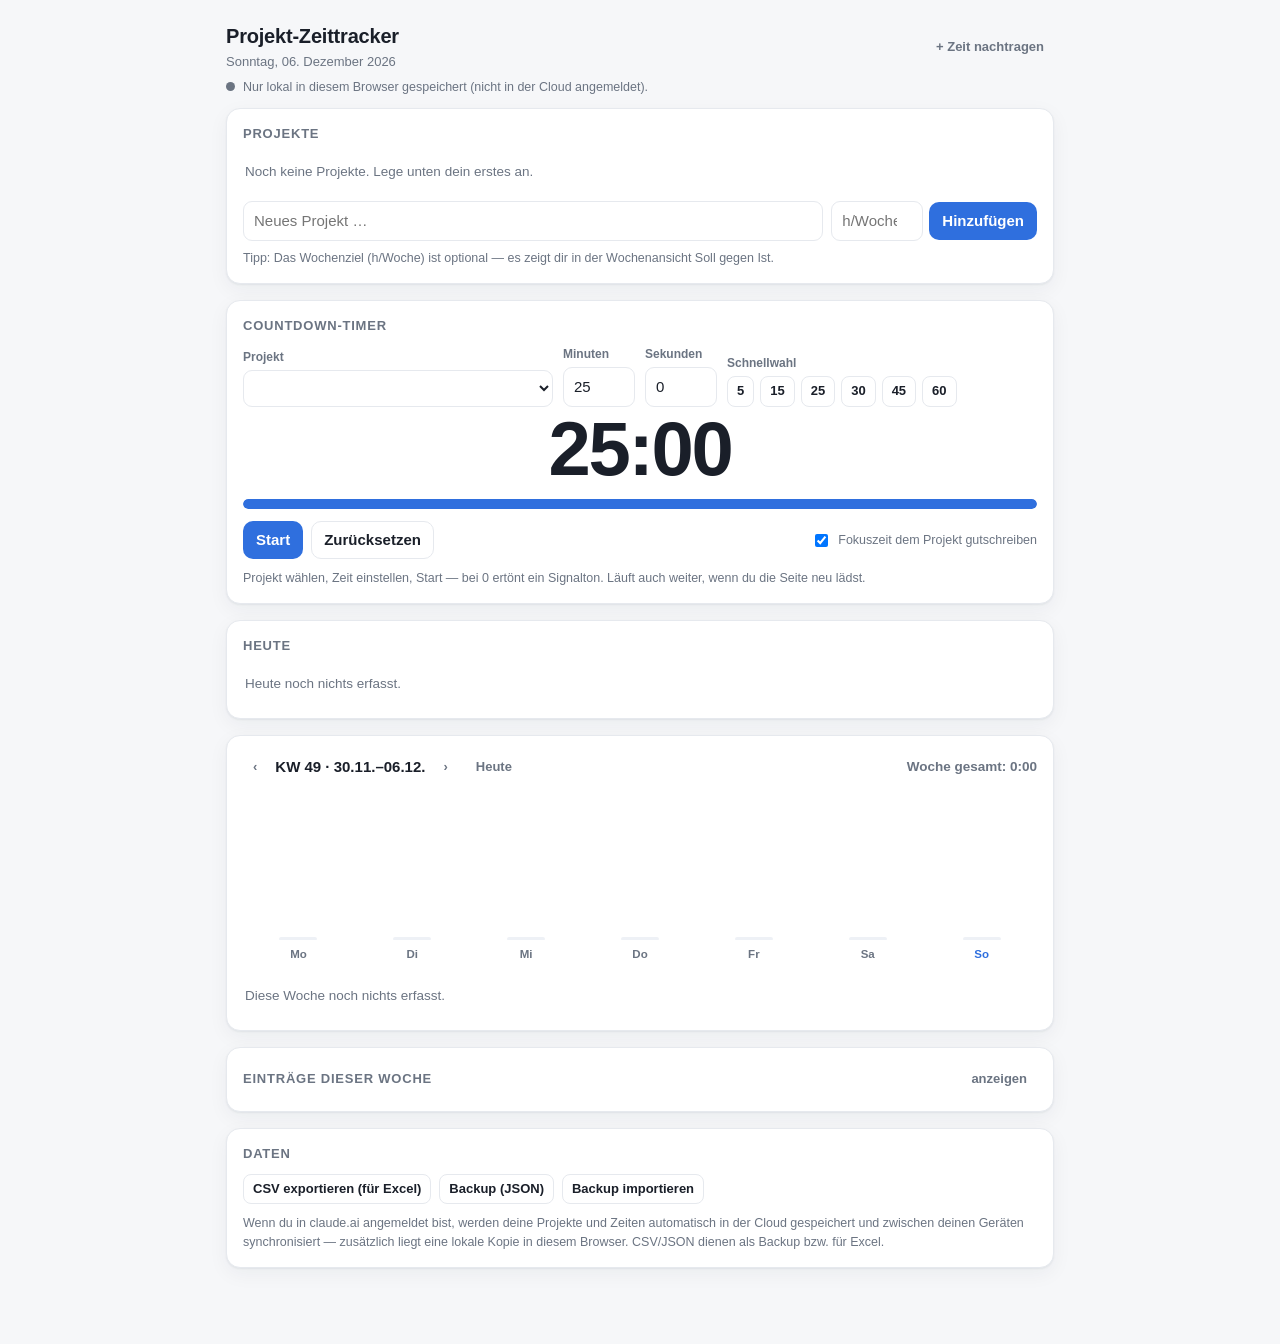
==== commit 9a41b58a: "Countdown: 30-Minuten-Button zur Schnellwahl ergaenzt Schnellwahl jetzt 5 / 15 / 25 / 30 / 45 / 60 M" ====
--- a/index.html
+++ b/index.html
@@ -167,6 +167,7 @@
           <button class="btn-sm" data-min="5">5</button>
           <button class="btn-sm" data-min="15">15</button>
           <button class="btn-sm" data-min="25">25</button>
+          <button class="btn-sm" data-min="30">30</button>
           <button class="btn-sm" data-min="45">45</button>
           <button class="btn-sm" data-min="60">60</button>
         </div>
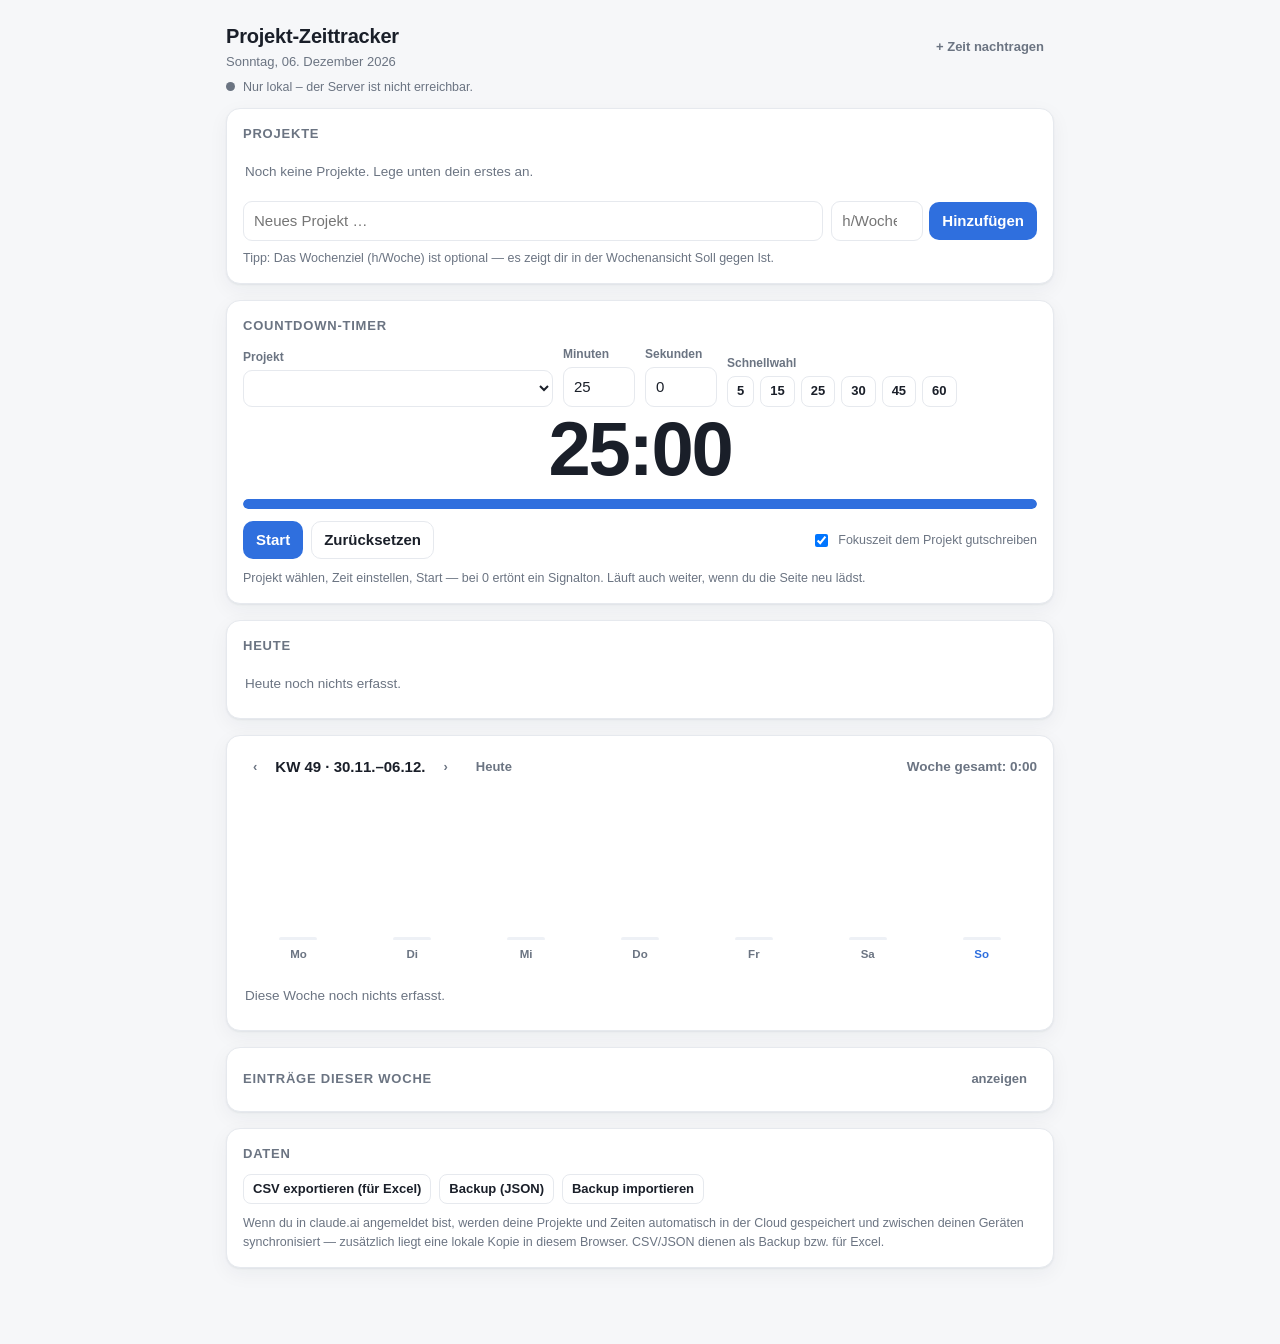
==== commit b1478431: "Statusanzeige kontextgenau statt irrefuehrend "Nur lokal (nicht angemeldet)" war auf Vercel falsch. " ====
--- a/index.html
+++ b/index.html
@@ -178,6 +178,7 @@
       <div class="bar cd-bar"><span id="cdBar" style="width:100%;background:var(--accent)"></span></div>
       <div class="cd-ctrls">
         <button class="btn-primary" id="cdStart">Start</button>
+        <button id="cdStop">Stoppen</button>
         <button id="cdReset">Zurücksetzen</button>
         <div class="spacer"></div>
         <label class="cd-opt" title="Legt nach Ablauf automatisch einen Eintrag über die eingestellte Zeit beim gewählten Projekt an.">
@@ -251,11 +252,16 @@
   }
   function save(){
     try{localStorage.setItem(KEY,JSON.stringify({projects:state.projects,entries:state.entries,running:state.running,countdown:state.countdown}));}catch(e){}
+    if(backend&&!applyingRemote)scheduleBackendPush();
   }
 
   /* ---------- Cloud-Datenbank (optional, ohne Login) ---------- */
-  var cloud=null;            // DB-Namespace oder null
+  var cloud=null;            // DB-Namespace oder null (claude.ai-Artefakt)
   var cloudState="checking"; // checking | local | connecting | cloud | cloud_slow | error
+  var backend=false;         // eigener /api/data-Server aktiv (z. B. auf Vercel)
+  var applyingRemote=false;  // true, während Server-Daten übernommen werden
+  var lastKnownUpdatedAt=0;  // Zeitstempel des zuletzt bekannten Server-Stands
+  var pushTimer=null;
   function noop(){}
   function cloudFatal(e){
     var c=e&&e.code;
@@ -282,7 +288,10 @@
     if(!dot||!txt)return;
     var map={
       checking:["var(--muted)","Speicher wird geprüft …"],
-      local:["var(--muted)","Nur lokal in diesem Browser gespeichert (nicht in der Cloud angemeldet)."],
+      local:["var(--muted)","Nur lokal gespeichert – Cloud-Datenbank in dieser Ansicht nicht verfügbar."],
+      local_file:["var(--muted)","Nur lokal – die Seite wurde als Datei geöffnet (kein Server-Sync)."],
+      local_nodb:["var(--warn)","Nur lokal – am Server ist noch keine Datenbank verbunden. Prüfen unter /api/status"],
+      local_unreachable:["var(--muted)","Nur lokal – der Server ist nicht erreichbar."],
       connecting:["var(--warn)","Verbinde mit Cloud …"],
       cloud:["var(--good)","☁ Cloud-Sync aktiv – deine Daten sind geräteübergreifend gespeichert."],
       cloud_slow:["var(--warn)","Cloud antwortet gerade nicht – angezeigte Daten evtl. nicht aktuell."],
@@ -292,7 +301,7 @@
   }
 
   async function initCloud(){
-    if(!(window.claude&&window.claude.use)){cloudState="local";updateCloudStatus();return;}
+    if(!(window.claude&&window.claude.use)){initBackend();return;}
     cloudState="connecting";updateCloudStatus();
     try{cloud=await claude.use("db");}catch(e){cloud=null;}
     if(!cloud){cloudState="local";updateCloudStatus();return;}
@@ -319,6 +328,64 @@
     setTimeout(function(){if(cloudState==="connecting"){cloudState="cloud_slow";updateCloudStatus();}},10000);
   }
 
+  /* ---------- Server-Sync über /api/data (ohne Login, z. B. auf Vercel) ---------- */
+  function scheduleBackendPush(){
+    if(!backend)return;
+    if(pushTimer)clearTimeout(pushTimer);
+    pushTimer=setTimeout(backendPush,800);
+  }
+  async function backendPush(){
+    pushTimer=null;if(!backend)return;
+    try{
+      var r=await fetch("/api/data",{method:"POST",headers:{"Content-Type":"application/json"},
+        body:JSON.stringify({projects:state.projects,entries:state.entries})});
+      if(!r.ok)throw 0;
+      var j=await r.json();
+      if(j&&j.updatedAt)lastKnownUpdatedAt=j.updatedAt;
+      cloudState="cloud";updateCloudStatus();
+    }catch(e){cloudState="cloud_slow";updateCloudStatus();}
+  }
+  function applyRemote(remote){
+    if(!remote)return;
+    applyingRemote=true;
+    state.projects=Array.isArray(remote.projects)?remote.projects:[];
+    state.entries=Array.isArray(remote.entries)?remote.entries:[];
+    lastKnownUpdatedAt=remote.updatedAt||lastKnownUpdatedAt;
+    save();render();
+    applyingRemote=false;
+  }
+  function startBackendPoll(){
+    setInterval(async function(){
+      if(!backend||applyingRemote||pushTimer)return;
+      try{
+        var r=await fetch("/api/data",{cache:"no-store"});
+        if(!r.ok)return;
+        var j=await r.json();
+        if(j&&j.configured&&j.data&&j.data.updatedAt&&j.data.updatedAt!==lastKnownUpdatedAt)applyRemote(j.data);
+        if(cloudState==="cloud_slow"){cloudState="cloud";updateCloudStatus();}
+      }catch(e){}
+    },5000);
+  }
+  async function initBackend(){
+    if(!/^https?:$/.test(location.protocol)){cloudState="local_file";updateCloudStatus();return;}
+    cloudState="connecting";updateCloudStatus();
+    try{
+      var r=await fetch("/api/data",{cache:"no-store"});
+      if(!r.ok)throw 0;
+      var j=await r.json();
+      if(!j||!j.configured){backend=false;cloudState="local_nodb";updateCloudStatus();return;}
+      backend=true;
+      var remote=j.data||{projects:[],entries:[],updatedAt:0};
+      var hasRemote=(remote.projects&&remote.projects.length)||(remote.entries&&remote.entries.length);
+      var hasLocal=state.projects.length||state.entries.length;
+      if(hasRemote)applyRemote(remote);
+      else if(hasLocal){lastKnownUpdatedAt=0;await backendPush();}
+      else lastKnownUpdatedAt=remote.updatedAt||0;
+      cloudState="cloud";updateCloudStatus();
+      startBackendPoll();
+    }catch(e){backend=false;cloudState="local_unreachable";updateCloudStatus();}
+  }
+
   function uid(){return Date.now().toString(36)+Math.random().toString(36).slice(2,7);}
   function pad(n){return (n<10?"0":"")+n;}
   function dateKey(d){return d.getFullYear()+"-"+pad(d.getMonth()+1)+"-"+pad(d.getDate());}
@@ -422,6 +489,18 @@
     save();renderCountdown();
   }
   function resetCountdown(){state.countdown=null;save();renderCountdown();}
+  function stopCountdown(){
+    var c=state.countdown;if(!c||c.finished)return;
+    var elapsedSec=Math.max(0,(c.totalSec||0)-cdRemaining());
+    var p=proj(c.projectId);var credited=0;
+    if(c.logOnFinish&&elapsedSec>=1&&p){
+      var ent={id:uid(),projectId:c.projectId,date:dateKey(today()),min:elapsedSec/60,note:"Countdown",ts:Date.now()};
+      state.entries.push(ent);pEntry(ent);credited=elapsedSec/60;
+    }
+    state.countdown=null;save();render();
+    if(credited>0)toast("Timer gestoppt – "+fmt(credited)+" gutgeschrieben"+(p?" ("+p.name+")":"")+".");
+    else toast("Timer gestoppt.");
+  }
   function finishCountdown(){
     var c=state.countdown;if(!c)return;
     c.running=false;c.remainingSec=0;c.finished=true;c.endAt=null;
@@ -460,6 +539,8 @@
     document.getElementById("cdSec").disabled=inputsDisabled;
     document.getElementById("cdLog").disabled=inputsDisabled;
     if(sel)sel.disabled=inputsDisabled;
+    var stopBtn=document.getElementById("cdStop");
+    if(stopBtn)stopBtn.style.display=(c&&!c.finished)?"":"none";
     if(c){
       var rem=cdRemaining();
       disp.textContent=fmtClock(rem);
@@ -668,6 +749,7 @@
       toast("Eingetragen.");
     };
     document.getElementById("cdStart").onclick=startCountdown;
+    document.getElementById("cdStop").onclick=stopCountdown;
     document.getElementById("cdReset").onclick=resetCountdown;
     document.getElementById("cdPresets").addEventListener("click",function(e){
       var b=e.target.closest("button[data-min]");if(!b)return;
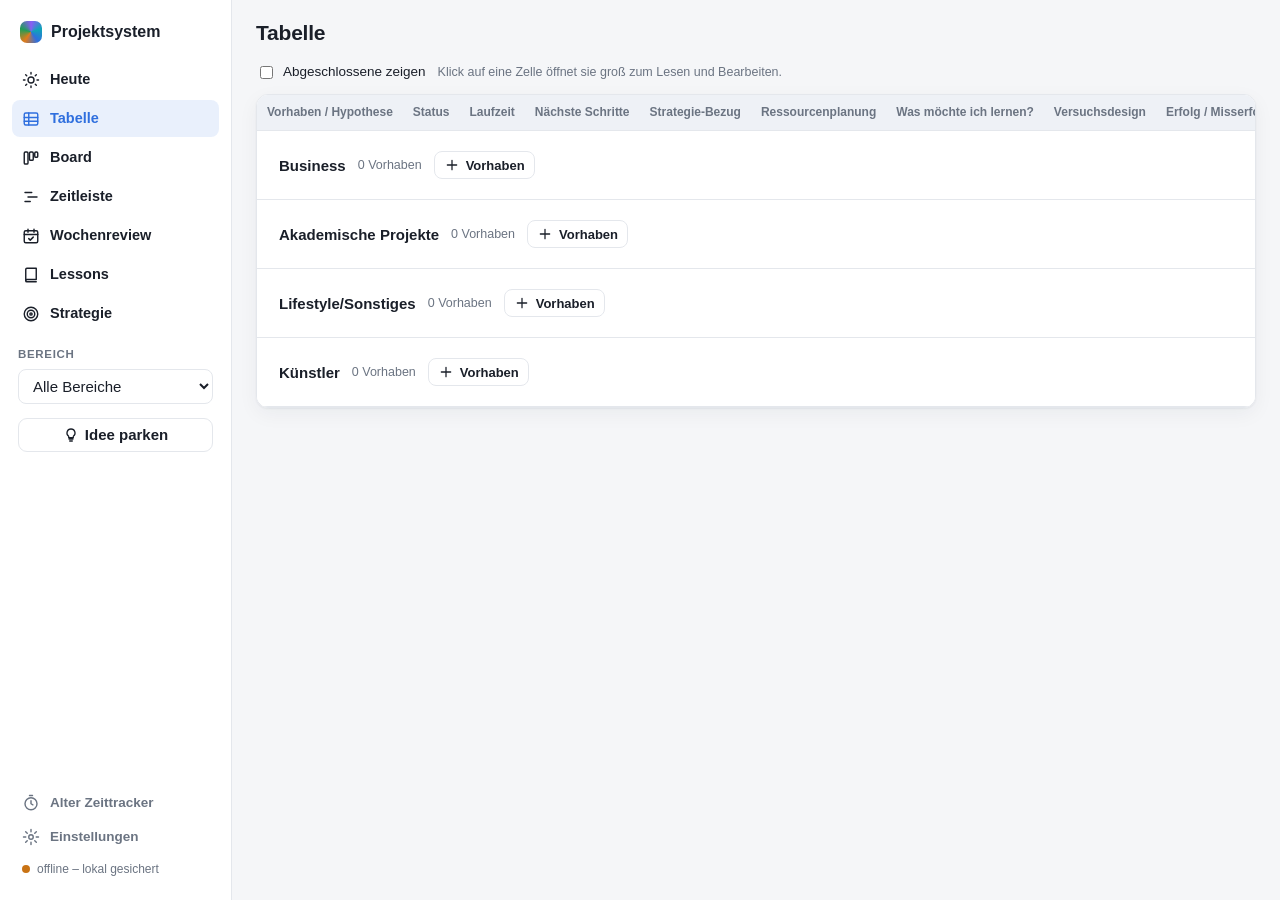
==== commit dadfc6bc: "Projektsystem: persönliches Betriebs- und Projekttool mit Zeiterfassung Neues Projektsystem als Star" ====
--- a/index.html
+++ b/index.html
@@ -2,789 +2,23 @@
 <html lang="de">
 <head>
 <meta charset="utf-8">
-<meta name="viewport" content="width=device-width, initial-scale=1">
-<title>Projekt-Zeittracker</title>
-<style>
-  :root{
-    --bg:#f6f7f9; --card:#ffffff; --ink:#1a1f29; --muted:#6b7482;
-    --line:#e6e9ee; --accent:#2f6fde; --accent-ink:#ffffff;
-    --good:#1f9d57; --warn:#e07b1a; --danger:#d14343; --soft:#eef1f6;
-    --radius:14px; --shadow:0 1px 2px rgba(20,30,50,.06),0 6px 20px rgba(20,30,50,.05);
-  }
-  @media (prefers-color-scheme: dark){
-    :root{
-      --bg:#0f1319; --card:#161b23; --ink:#e8ecf2; --muted:#9aa4b2;
-      --line:#262d38; --accent:#4b86ec; --accent-ink:#0b0e13;
-      --good:#39c072; --warn:#e8933a; --danger:#e36a6a; --soft:#1b212b;
-      --shadow:0 1px 2px rgba(0,0,0,.3),0 8px 24px rgba(0,0,0,.25);
-    }
-  }
-  *{box-sizing:border-box}
-  body{margin:0;background:var(--bg);color:var(--ink);
-    font-family:-apple-system,BlinkMacSystemFont,"Segoe UI",Roboto,Helvetica,Arial,sans-serif;
-    font-size:15px;line-height:1.45;-webkit-font-smoothing:antialiased}
-  .wrap{max-width:860px;margin:0 auto;padding:22px 16px 60px}
-  h1{font-size:20px;margin:0;font-weight:650;letter-spacing:-.01em}
-  h2{font-size:13px;text-transform:uppercase;letter-spacing:.06em;color:var(--muted);
-    margin:0 0 10px;font-weight:650}
-  .sub{color:var(--muted);font-size:13px;margin-top:2px}
-  .card{background:var(--card);border:1px solid var(--line);border-radius:var(--radius);
-    box-shadow:var(--shadow);padding:16px;margin-bottom:16px}
-  .row{display:flex;align-items:center;gap:10px}
-  .spacer{flex:1}
-  button{font:inherit;cursor:pointer;border:1px solid var(--line);background:var(--card);
-    color:var(--ink);border-radius:10px;padding:7px 12px;transition:.12s;font-weight:550}
-  button:hover{border-color:var(--muted)}
-  button:active{transform:translateY(1px)}
-  .btn-primary{background:var(--accent);color:var(--accent-ink);border-color:transparent}
-  .btn-primary:hover{filter:brightness(1.05)}
-  .btn-ghost{background:transparent;border-color:transparent;color:var(--muted);padding:6px 8px}
-  .btn-ghost:hover{color:var(--ink);background:var(--soft)}
-  .btn-danger{color:var(--danger);border-color:transparent;background:transparent}
-  .btn-danger:hover{background:rgba(209,67,67,.1)}
-  .btn-sm{padding:5px 9px;font-size:13px;border-radius:8px}
-  input,select{font:inherit;color:var(--ink);background:var(--card);border:1px solid var(--line);
-    border-radius:9px;padding:8px 10px;outline:none}
-  input:focus,select:focus{border-color:var(--accent)}
-  input[type=number]{width:72px}
-  .dot{width:11px;height:11px;border-radius:50%;flex:none}
-  .proj{display:flex;align-items:center;gap:11px;padding:11px 4px;border-top:1px solid var(--line)}
-  .proj:first-child{border-top:none}
-  .proj .name{font-weight:600}
-  .proj .meta{color:var(--muted);font-size:12.5px}
-  .pill{font-variant-numeric:tabular-nums;font-weight:600;font-size:13.5px}
-  .mono{font-variant-numeric:tabular-nums}
-  .active-bar{display:flex;align-items:center;gap:14px;background:linear-gradient(0deg,var(--soft),var(--card));
-    border:1px solid var(--line);border-left:4px solid var(--accent)}
-  .active-time{font-size:30px;font-weight:650;font-variant-numeric:tabular-nums;letter-spacing:-.02em}
-  .bar{height:8px;border-radius:6px;background:var(--soft);overflow:hidden}
-  .bar>span{display:block;height:100%;border-radius:6px}
-  .barrow{display:grid;grid-template-columns:130px 1fr auto;gap:12px;align-items:center;margin:9px 0}
-  .barrow .lab{display:flex;align-items:center;gap:8px;min-width:0}
-  .barrow .lab span{overflow:hidden;text-overflow:ellipsis;white-space:nowrap}
-  .weeknav{display:flex;align-items:center;gap:8px;margin-bottom:12px}
-  .weeknav .ttl{font-weight:650}
-  .days{display:flex;gap:7px;align-items:flex-end;height:168px;padding:6px 2px 0}
-  .day{flex:1;display:flex;flex-direction:column;align-items:center;gap:6px;height:100%;justify-content:flex-end}
-  .daycol{width:100%;max-width:38px;display:flex;flex-direction:column-reverse;border-radius:7px 7px 3px 3px;
-    overflow:hidden;background:var(--soft);min-height:3px}
-  .daycol>span{display:block}
-  .daylab{font-size:11.5px;color:var(--muted);font-weight:600}
-  .daytot{font-size:11px;color:var(--muted);font-variant-numeric:tabular-nums}
-  .today .daylab{color:var(--accent)}
-  .muted{color:var(--muted)}
-  .hint{font-size:12.5px;color:var(--muted)}
-  .grid2{display:flex;gap:10px;flex-wrap:wrap;align-items:flex-end}
-  .f{display:flex;flex-direction:column;gap:4px}
-  .f label{font-size:12px;color:var(--muted);font-weight:600}
-  .entry{display:grid;grid-template-columns:78px 16px 1fr auto auto;gap:10px;align-items:center;
-    padding:8px 2px;border-top:1px solid var(--line);font-size:13.5px}
-  .entry:first-child{border-top:none}
-  .tag{display:inline-block;background:var(--soft);border-radius:6px;padding:2px 7px;font-size:12px;color:var(--muted)}
-  .right{text-align:right}
-  .collapse{display:none}
-  .toolbar{display:flex;gap:8px;flex-wrap:wrap}
-  .empty{color:var(--muted);font-size:13.5px;padding:8px 2px}
-  .target-ok{color:var(--good)}
-  .status{display:flex;align-items:center;gap:8px;margin-bottom:12px;font-size:12.5px}
-  .status .dot{width:9px;height:9px}
-  /* Countdown-Timer */
-  .cd-wrap{display:flex;flex-direction:column;align-items:center;gap:12px;margin-top:4px}
-  .cd-display{font-size:clamp(48px,14vw,76px);line-height:1;font-weight:680;
-    font-variant-numeric:tabular-nums;letter-spacing:-.03em;text-align:center}
-  .cd-display.run{color:var(--accent)}
-  .cd-display.done{color:var(--danger)}
-  .cd-bar{width:100%;height:10px}
-  .cd-presets{display:flex;gap:6px;flex-wrap:wrap}
-  .cd-ctrls{display:flex;gap:8px;align-items:center;width:100%;flex-wrap:wrap}
-  .cd-opt{display:flex;align-items:center;gap:7px;font-size:12.5px;color:var(--muted);cursor:pointer}
-  .cd-opt input{width:auto}
-  @keyframes cdflash{0%,100%{background:var(--card)}50%{background:rgba(209,67,67,.16)}}
-  .cd-flash{animation:cdflash .9s ease-in-out 3}
-  #__toast{position:fixed;left:50%;bottom:24px;transform:translateX(-50%);background:var(--ink);
-    color:var(--card);padding:10px 16px;border-radius:10px;font-size:13.5px;box-shadow:var(--shadow);
-    z-index:60;opacity:0;transition:opacity .2s;pointer-events:none;max-width:90%;text-align:center}
-  @media(max-width:560px){
-    .barrow{grid-template-columns:96px 1fr auto}
-    .entry{grid-template-columns:70px 14px 1fr auto;}
-    .entry .enote{display:none}
-    .active-time{font-size:26px}
-  }
-</style>
+<meta name="viewport" content="width=device-width, initial-scale=1, viewport-fit=cover">
+<title>Projektsystem</title>
+<meta name="description" content="Persönliches Betriebs- und Projektsystem: Vorhaben planen, To-Dos fokussiert abarbeiten, Zeit erfassen.">
+<meta name="theme-color" content="#2f6fde">
+<meta name="apple-mobile-web-app-capable" content="yes">
+<meta name="apple-mobile-web-app-title" content="Projekte">
+<meta name="apple-mobile-web-app-status-bar-style" content="default">
+<link rel="manifest" href="/manifest.webmanifest">
+<link rel="icon" href="/icons/icon.svg" type="image/svg+xml">
+<link rel="apple-touch-icon" href="/icons/icon-180.png">
+<link rel="stylesheet" href="/app/styles.css">
+<script src="/shared/sync.js"></script>
+<script src="/shared/text.js"></script>
+<script type="module" src="/app/main.js"></script>
 </head>
 <body>
-<div class="wrap">
-  <div class="row" style="margin-bottom:6px">
-    <div>
-      <h1>Projekt-Zeittracker</h1>
-      <div class="sub" id="todayLabel"></div>
-    </div>
-    <div class="spacer"></div>
-    <button class="btn-ghost btn-sm" id="manualToggle">+ Zeit nachtragen</button>
-  </div>
-
-  <div class="status" id="cloudStatus" title="Speicherort deiner Daten">
-    <span class="dot" id="cloudDot" style="background:var(--muted)"></span>
-    <span class="hint" id="cloudText">Speicher wird geprüft …</span>
-  </div>
-
-  <div class="card active-bar" id="activeBar" style="display:none"></div>
-
-  <div class="card collapse" id="manualCard">
-    <h2>Zeit manuell nachtragen</h2>
-    <div class="grid2">
-      <div class="f"><label>Projekt</label><select id="mProj"></select></div>
-      <div class="f"><label>Datum</label><input type="date" id="mDate"></div>
-      <div class="f"><label>Stunden</label><input type="number" id="mH" min="0" max="24" value="0"></div>
-      <div class="f"><label>Minuten</label><input type="number" id="mM" min="0" max="59" value="0"></div>
-      <div class="f" style="flex:1;min-width:140px"><label>Notiz (optional)</label><input type="text" id="mNote" placeholder="z. B. Investoren-Call"></div>
-      <button class="btn-primary" id="mSave">Eintragen</button>
-    </div>
-  </div>
-
-  <div class="card">
-    <h2>Projekte</h2>
-    <div id="projectsList"></div>
-    <div class="row" style="margin-top:12px;gap:8px;flex-wrap:wrap">
-      <input type="text" id="newName" placeholder="Neues Projekt …" style="flex:1;min-width:160px">
-      <div class="row" style="gap:6px">
-        <input type="number" id="newTarget" min="0" step="0.5" placeholder="h/Woche" title="Wochenziel in Stunden (optional)" style="width:92px">
-        <button class="btn-primary" id="addBtn">Hinzufügen</button>
-      </div>
-    </div>
-    <div class="hint" style="margin-top:8px">Tipp: Das Wochenziel (h/Woche) ist optional — es zeigt dir in der Wochenansicht Soll gegen Ist.</div>
-  </div>
-
-  <div class="card" id="countdownCard">
-    <h2>Countdown-Timer</h2>
-    <div class="grid2">
-      <div class="f" style="flex:1;min-width:150px"><label>Projekt</label><select id="cdProj"></select></div>
-      <div class="f"><label>Minuten</label><input type="number" id="cdMin" min="0" max="999" value="25"></div>
-      <div class="f"><label>Sekunden</label><input type="number" id="cdSec" min="0" max="59" value="0"></div>
-      <div class="f" style="flex:1;min-width:150px">
-        <label>Schnellwahl</label>
-        <div class="cd-presets" id="cdPresets">
-          <button class="btn-sm" data-min="5">5</button>
-          <button class="btn-sm" data-min="15">15</button>
-          <button class="btn-sm" data-min="25">25</button>
-          <button class="btn-sm" data-min="30">30</button>
-          <button class="btn-sm" data-min="45">45</button>
-          <button class="btn-sm" data-min="60">60</button>
-        </div>
-      </div>
-    </div>
-    <div class="cd-wrap">
-      <div class="cd-display mono" id="cdDisplay">25:00</div>
-      <div class="bar cd-bar"><span id="cdBar" style="width:100%;background:var(--accent)"></span></div>
-      <div class="cd-ctrls">
-        <button class="btn-primary" id="cdStart">Start</button>
-        <button id="cdStop">Stoppen</button>
-        <button id="cdReset">Zurücksetzen</button>
-        <div class="spacer"></div>
-        <label class="cd-opt" title="Legt nach Ablauf automatisch einen Eintrag über die eingestellte Zeit beim gewählten Projekt an.">
-          <input type="checkbox" id="cdLog" checked> Fokuszeit dem Projekt gutschreiben
-        </label>
-      </div>
-    </div>
-    <div class="hint" style="margin-top:10px">Projekt wählen, Zeit einstellen, Start — bei 0 ertönt ein Signalton. Läuft auch weiter, wenn du die Seite neu lädst.</div>
-  </div>
-
-  <div class="card">
-    <h2>Heute</h2>
-    <div id="todayView"></div>
-  </div>
-
-  <div class="card">
-    <div class="weeknav">
-      <button class="btn-ghost btn-sm" id="wPrev">‹</button>
-      <div class="ttl" id="weekTitle"></div>
-      <button class="btn-ghost btn-sm" id="wNext">›</button>
-      <button class="btn-ghost btn-sm" id="wToday">Heute</button>
-      <div class="spacer"></div>
-      <div class="pill muted" id="weekTotal"></div>
-    </div>
-    <div class="days" id="dayChart"></div>
-    <div style="margin-top:16px" id="weekProjects"></div>
-  </div>
-
-  <div class="card">
-    <div class="row">
-      <h2 style="margin:0">Einträge dieser Woche</h2>
-      <div class="spacer"></div>
-      <button class="btn-ghost btn-sm" id="entriesToggle">anzeigen</button>
-    </div>
-    <div id="entriesView" class="collapse" style="margin-top:10px"></div>
-  </div>
-
-  <div class="card">
-    <h2>Daten</h2>
-    <div class="toolbar">
-      <button class="btn-sm" id="expCsv">CSV exportieren (für Excel)</button>
-      <button class="btn-sm" id="expJson">Backup (JSON)</button>
-      <button class="btn-sm" id="impBtn">Backup importieren</button>
-      <input type="file" id="impFile" accept="application/json,.json" style="display:none">
-    </div>
-    <div id="importConfirm" class="row" style="display:none;margin-top:12px">
-      <span class="muted">Import ersetzt alle aktuellen Daten (lokal und in der Cloud).</span>
-      <div class="spacer"></div>
-      <button class="btn-sm" id="impCancel">Abbrechen</button>
-      <button class="btn-primary btn-sm" id="impConfirm">Ersetzen</button>
-    </div>
-    <div class="hint" style="margin-top:10px">Wenn du in claude.ai angemeldet bist, werden deine Projekte und Zeiten automatisch in der Cloud gespeichert und zwischen deinen Geräten synchronisiert — zusätzlich liegt eine lokale Kopie in diesem Browser. CSV/JSON dienen als Backup bzw. für Excel.</div>
-  </div>
-</div>
-
-<script>
-(function(){
-  "use strict";
-  var KEY="zeittracker_v1";
-  var PROJ="projects", ENT="entries";
-  var PALETTE=["#2f6fde","#1f9d57","#d14343","#e07b1a","#8b5cf6","#0ea5b7","#db2777","#4f8f3a","#c99a16","#3aa0e0"];
-  var WD=["Mo","Di","Mi","Do","Fr","Sa","So"];
-  var state={projects:[],entries:[],running:null,weekOffset:0,countdown:null};
-  var pendingImport=null;
-
-  /* ---------- lokale Kopie (Cache / Offline / Fallback) ---------- */
-  function load(){
-    try{var raw=localStorage.getItem(KEY);
-      if(raw){var d=JSON.parse(raw);state.projects=d.projects||[];state.entries=d.entries||[];state.running=d.running||null;state.countdown=d.countdown||null;}
-    }catch(e){}
-  }
-  function save(){
-    try{localStorage.setItem(KEY,JSON.stringify({projects:state.projects,entries:state.entries,running:state.running,countdown:state.countdown}));}catch(e){}
-    if(backend&&!applyingRemote)scheduleBackendPush();
-  }
-
-  /* ---------- Cloud-Datenbank (optional, ohne Login) ---------- */
-  var cloud=null;            // DB-Namespace oder null (claude.ai-Artefakt)
-  var cloudState="checking"; // checking | local | connecting | cloud | cloud_slow | error
-  var backend=false;         // eigener /api/data-Server aktiv (z. B. auf Vercel)
-  var applyingRemote=false;  // true, während Server-Daten übernommen werden
-  var lastKnownUpdatedAt=0;  // Zeitstempel des zuletzt bekannten Server-Stands
-  var pushTimer=null;
-  function noop(){}
-  function cloudFatal(e){
-    var c=e&&e.code;
-    if(c==="revoked"||c==="not_granted"||c==="capability_disabled"||c==="capability_removed"){
-      cloud=null;cloudState="local";updateCloudStatus();
-    }
-  }
-  function cloudWrite(mk){
-    if(!cloud)return;
-    try{
-      mk().catch(function(e){
-        if(e&&e.code==="unavailable"){setTimeout(function(){if(cloud){try{mk().catch(cloudFatal);}catch(_){}}},1600);}
-        else cloudFatal(e);
-      });
-    }catch(e){cloudFatal(e);}
-  }
-  function pProject(p){cloudWrite(function(){return cloud.collection(PROJ).doc(p.id).set(p);});}
-  function pDelProject(id){cloudWrite(function(){return cloud.collection(PROJ).doc(id).delete();});}
-  function pEntry(e){cloudWrite(function(){return cloud.collection(ENT).doc(e.id).set(e);});}
-  function pDelEntry(id){cloudWrite(function(){return cloud.collection(ENT).doc(id).delete();});}
-
-  function updateCloudStatus(){
-    var dot=document.getElementById("cloudDot"),txt=document.getElementById("cloudText");
-    if(!dot||!txt)return;
-    var map={
-      checking:["var(--muted)","Speicher wird geprüft …"],
-      local:["var(--muted)","Nur lokal gespeichert – Cloud-Datenbank in dieser Ansicht nicht verfügbar."],
-      local_file:["var(--muted)","Nur lokal – die Seite wurde als Datei geöffnet (kein Server-Sync)."],
-      local_nodb:["var(--warn)","Nur lokal – am Server ist noch keine Datenbank verbunden. Prüfen unter /api/status"],
-      local_unreachable:["var(--muted)","Nur lokal – der Server ist nicht erreichbar."],
-      connecting:["var(--warn)","Verbinde mit Cloud …"],
-      cloud:["var(--good)","☁ Cloud-Sync aktiv – deine Daten sind geräteübergreifend gespeichert."],
-      cloud_slow:["var(--warn)","Cloud antwortet gerade nicht – angezeigte Daten evtl. nicht aktuell."],
-      error:["var(--danger)","Cloud nicht erreichbar – es wird lokal gespeichert."]
-    };
-    var m=map[cloudState]||map.local;dot.style.background=m[0];txt.textContent=m[1];
-  }
-
-  async function initCloud(){
-    if(!(window.claude&&window.claude.use)){initBackend();return;}
-    cloudState="connecting";updateCloudStatus();
-    try{cloud=await claude.use("db");}catch(e){cloud=null;}
-    if(!cloud){cloudState="local";updateCloudStatus();return;}
-    // Erst-Migration: wenn die Cloud leer ist, lokale Daten hochladen
-    try{
-      var ps=await cloud.collection(PROJ).get();
-      var es=await cloud.collection(ENT).get();
-      if(ps.empty&&es.empty&&(state.projects.length||state.entries.length)){
-        for(var i=0;i<state.projects.length;i++){await cloud.collection(PROJ).doc(state.projects[i].id).set(state.projects[i]);}
-        for(var j=0;j<state.entries.length;j++){await cloud.collection(ENT).doc(state.entries[j].id).set(state.entries[j]);}
-      }
-    }catch(e){cloudFatal(e);if(!cloud){return;}}
-    // Live abonnieren (Projekte + Einträge)
-    cloud.collection(PROJ).onSnapshot(function(snap){
-      state.projects=snap.docs.map(function(d){return d.data();});
-      if(!snap.metadata.fromCache){cloudState="cloud";}
-      updateCloudStatus();save();render();
-    },function(e){cloudFatal(e);cloudState="error";updateCloudStatus();});
-    cloud.collection(ENT).onSnapshot(function(snap){
-      state.entries=snap.docs.map(function(d){return d.data();});
-      if(!snap.metadata.fromCache){cloudState="cloud";}
-      updateCloudStatus();save();render();
-    },function(e){cloudFatal(e);cloudState="error";updateCloudStatus();});
-    setTimeout(function(){if(cloudState==="connecting"){cloudState="cloud_slow";updateCloudStatus();}},10000);
-  }
-
-  /* ---------- Server-Sync über /api/data (ohne Login, z. B. auf Vercel) ---------- */
-  function scheduleBackendPush(){
-    if(!backend)return;
-    if(pushTimer)clearTimeout(pushTimer);
-    pushTimer=setTimeout(backendPush,800);
-  }
-  async function backendPush(){
-    pushTimer=null;if(!backend)return;
-    try{
-      var r=await fetch("/api/data",{method:"POST",headers:{"Content-Type":"application/json"},
-        body:JSON.stringify({projects:state.projects,entries:state.entries})});
-      if(!r.ok)throw 0;
-      var j=await r.json();
-      if(j&&j.updatedAt)lastKnownUpdatedAt=j.updatedAt;
-      cloudState="cloud";updateCloudStatus();
-    }catch(e){cloudState="cloud_slow";updateCloudStatus();}
-  }
-  function applyRemote(remote){
-    if(!remote)return;
-    applyingRemote=true;
-    state.projects=Array.isArray(remote.projects)?remote.projects:[];
-    state.entries=Array.isArray(remote.entries)?remote.entries:[];
-    lastKnownUpdatedAt=remote.updatedAt||lastKnownUpdatedAt;
-    save();render();
-    applyingRemote=false;
-  }
-  function startBackendPoll(){
-    setInterval(async function(){
-      if(!backend||applyingRemote||pushTimer)return;
-      try{
-        var r=await fetch("/api/data",{cache:"no-store"});
-        if(!r.ok)return;
-        var j=await r.json();
-        if(j&&j.configured&&j.data&&j.data.updatedAt&&j.data.updatedAt!==lastKnownUpdatedAt)applyRemote(j.data);
-        if(cloudState==="cloud_slow"){cloudState="cloud";updateCloudStatus();}
-      }catch(e){}
-    },5000);
-  }
-  async function initBackend(){
-    if(!/^https?:$/.test(location.protocol)){cloudState="local_file";updateCloudStatus();return;}
-    cloudState="connecting";updateCloudStatus();
-    try{
-      var r=await fetch("/api/data",{cache:"no-store"});
-      if(!r.ok)throw 0;
-      var j=await r.json();
-      if(!j||!j.configured){backend=false;cloudState="local_nodb";updateCloudStatus();return;}
-      backend=true;
-      var remote=j.data||{projects:[],entries:[],updatedAt:0};
-      var hasRemote=(remote.projects&&remote.projects.length)||(remote.entries&&remote.entries.length);
-      var hasLocal=state.projects.length||state.entries.length;
-      if(hasRemote)applyRemote(remote);
-      else if(hasLocal){lastKnownUpdatedAt=0;await backendPush();}
-      else lastKnownUpdatedAt=remote.updatedAt||0;
-      cloudState="cloud";updateCloudStatus();
-      startBackendPoll();
-    }catch(e){backend=false;cloudState="local_unreachable";updateCloudStatus();}
-  }
-
-  function uid(){return Date.now().toString(36)+Math.random().toString(36).slice(2,7);}
-  function pad(n){return (n<10?"0":"")+n;}
-  function dateKey(d){return d.getFullYear()+"-"+pad(d.getMonth()+1)+"-"+pad(d.getDate());}
-  function parseKey(k){var p=k.split("-");return new Date(+p[0],+p[1]-1,+p[2]);}
-  function today(){return new Date();}
-  function fmt(min){min=Math.round(min);var h=Math.floor(min/60),m=min%60;return h+":"+pad(m);}
-  function fmtH(min){return (min/60).toFixed(2).replace(".",",");}
-  function fmtClock(sec){sec=Math.max(0,Math.ceil(sec));var h=Math.floor(sec/3600),m=Math.floor((sec%3600)/60),s=sec%60;return h>0?(h+":"+pad(m)+":"+pad(s)):(m+":"+pad(s));}
-  function startOfWeek(d){var x=new Date(d.getFullYear(),d.getMonth(),d.getDate());var day=(x.getDay()+6)%7;x.setDate(x.getDate()-day);return x;}
-  function isoWeek(d){var t=new Date(d.getFullYear(),d.getMonth(),d.getDate());var day=(t.getDay()+6)%7;t.setDate(t.getDate()-day+3);
-    var first=new Date(t.getFullYear(),0,4);var fday=(first.getDay()+6)%7;first.setDate(first.getDate()-fday+3);return 1+Math.round((t-first)/(7*864e5));}
-  function proj(id){for(var i=0;i<state.projects.length;i++)if(state.projects[i].id===id)return state.projects[i];return null;}
-  function runMin(){return state.running?(Date.now()-state.running.startedAt)/60000:0;}
-  function dayTotal(pid,key){var s=0;for(var i=0;i<state.entries.length;i++){var e=state.entries[i];if(e.projectId===pid&&e.date===key)s+=e.min;}
-    if(state.running&&state.running.projectId===pid&&key===dateKey(today()))s+=runMin();return s;}
-  function weekDays(){var mon=startOfWeek(today());mon.setDate(mon.getDate()+state.weekOffset*7);var out=[];for(var i=0;i<7;i++){var x=new Date(mon);x.setDate(mon.getDate()+i);out.push(x);}return out;}
-  function weekDaysCurrent(){var mon=startOfWeek(today());var out=[];for(var i=0;i<7;i++){var x=new Date(mon);x.setDate(mon.getDate()+i);out.push(x);}return out;}
-  function fmtDate(d){return pad(d.getDate())+"."+pad(d.getMonth()+1)+".";}
-  function escapeHtml(s){return (s==null?"":String(s)).replace(/[&<>"']/g,function(c){return {"&":"&amp;","<":"&lt;",">":"&gt;",'"':"&quot;","'":"&#39;"}[c];});}
-
-  function toast(msg){
-    var t=document.getElementById("__toast");
-    if(!t){t=document.createElement("div");t.id="__toast";document.body.appendChild(t);}
-    t.textContent=msg;t.style.opacity="1";clearTimeout(t._h);t._h=setTimeout(function(){t.style.opacity="0";},2800);
-  }
-
-  /* ---------- Audio: Signalton bei 0 ---------- */
-  var audioCtx=null;
-  function ensureAudio(){
-    try{
-      if(!audioCtx){var AC=window.AudioContext||window.webkitAudioContext;if(!AC)return;audioCtx=new AC();}
-      if(audioCtx.state==="suspended")audioCtx.resume();
-    }catch(e){}
-  }
-  function beep(){
-    if(!audioCtx)return;
-    try{
-      var now=audioCtx.currentTime;
-      for(var i=0;i<3;i++){
-        var o=audioCtx.createOscillator(),g=audioCtx.createGain();
-        o.type="sine";o.frequency.value=880;
-        var t0=now+i*0.5;
-        g.gain.setValueAtTime(0.0001,t0);
-        g.gain.exponentialRampToValueAtTime(0.5,t0+0.02);
-        g.gain.exponentialRampToValueAtTime(0.0001,t0+0.4);
-        o.connect(g);g.connect(audioCtx.destination);
-        o.start(t0);o.stop(t0+0.42);
-      }
-    }catch(e){}
-  }
-
-  function addProject(name,targetH){
-    name=(name||"").trim();if(!name)return;
-    var used={};state.projects.forEach(function(p){used[p.color]=1;});
-    var color=PALETTE.find(function(c){return !used[c];})||PALETTE[state.projects.length%PALETTE.length];
-    var tgt=targetH>0?Math.round(targetH*60):null;
-    var np={id:uid(),name:name,color:color,weeklyTargetMin:tgt,createdAt:Date.now()};
-    state.projects.push(np);save();render();pProject(np);
-  }
-  function removeProject(id){
-    var remIds=state.entries.filter(function(e){return e.projectId===id;}).map(function(e){return e.id;});
-    state.projects=state.projects.filter(function(p){return p.id!==id;});
-    state.entries=state.entries.filter(function(e){return e.projectId!==id;});
-    if(state.running&&state.running.projectId===id)state.running=null;
-    if(state.countdown&&state.countdown.projectId===id)state.countdown=null;
-    save();render();
-    pDelProject(id);remIds.forEach(pDelEntry);
-  }
-  function toggleTimer(id){
-    if(state.running&&state.running.projectId===id){stopTimer();return;}
-    if(state.running)stopTimer(true);
-    state.running={projectId:id,startedAt:Date.now()};save();render();
-  }
-  function stopTimer(silent){
-    if(!state.running)return;var min=runMin();var ent=null;
-    if(min>=0.02){ent={id:uid(),projectId:state.running.projectId,date:dateKey(today()),min:min,note:"",ts:Date.now()};state.entries.push(ent);}
-    state.running=null;save();if(ent)pEntry(ent);if(!silent)render();
-  }
-  function addManual(pid,dkey,min,note){var ent={id:uid(),projectId:pid,date:dkey,min:min,note:note||"",ts:Date.now(),manual:true};state.entries.push(ent);save();pEntry(ent);render();}
-  function delEntry(id){state.entries=state.entries.filter(function(e){return e.id!==id;});save();pDelEntry(id);render();}
-
-  /* ---------- Countdown-Timer (laufender Zustand bleibt geräte-lokal) ---------- */
-  function cdRemaining(){
-    var c=state.countdown;if(!c)return 0;
-    if(c.running&&c.endAt)return Math.max(0,(c.endAt-Date.now())/1000);
-    return Math.max(0,c.remainingSec||0);
-  }
-  function startCountdown(){
-    var c=state.countdown;
-    if(c&&c.running){c.remainingSec=cdRemaining();c.running=false;c.endAt=null;save();renderCountdown();return;}
-    if(c&&!c.finished&&c.remainingSec>0.4){ensureAudio();c.running=true;c.endAt=Date.now()+c.remainingSec*1000;save();renderCountdown();return;}
-    var pid=document.getElementById("cdProj").value;
-    if(!pid){toast("Bitte zuerst ein Projekt anlegen und auswählen.");return;}
-    var m=parseInt(document.getElementById("cdMin").value,10)||0;
-    var s=parseInt(document.getElementById("cdSec").value,10)||0;
-    var total=m*60+s;
-    if(total<=0){toast("Bitte eine Zeit größer als 0 einstellen.");return;}
-    ensureAudio();
-    state.countdown={id:uid(),projectId:pid,totalSec:total,remainingSec:total,endAt:Date.now()+total*1000,
-      running:true,finished:false,logOnFinish:document.getElementById("cdLog").checked};
-    save();renderCountdown();
-  }
-  function resetCountdown(){state.countdown=null;save();renderCountdown();}
-  function stopCountdown(){
-    var c=state.countdown;if(!c||c.finished)return;
-    var elapsedSec=Math.max(0,(c.totalSec||0)-cdRemaining());
-    var p=proj(c.projectId);var credited=0;
-    if(c.logOnFinish&&elapsedSec>=1&&p){
-      var ent={id:uid(),projectId:c.projectId,date:dateKey(today()),min:elapsedSec/60,note:"Countdown",ts:Date.now()};
-      state.entries.push(ent);pEntry(ent);credited=elapsedSec/60;
-    }
-    state.countdown=null;save();render();
-    if(credited>0)toast("Timer gestoppt – "+fmt(credited)+" gutgeschrieben"+(p?" ("+p.name+")":"")+".");
-    else toast("Timer gestoppt.");
-  }
-  function finishCountdown(){
-    var c=state.countdown;if(!c)return;
-    c.running=false;c.remainingSec=0;c.finished=true;c.endAt=null;
-    if(c.logOnFinish){
-      var p=proj(c.projectId);
-      if(p){var ent={id:"cd_"+(c.id||uid()),projectId:c.projectId,date:dateKey(today()),min:c.totalSec/60,note:"Countdown",ts:Date.now()};
-        var ix=state.entries.map(function(x){return x.id;}).indexOf(ent.id);
-        if(ix>=0)state.entries[ix]=ent;else state.entries.push(ent);
-        pEntry(ent);}
-    }
-    save();
-    beep();
-    var card=document.getElementById("countdownCard");
-    if(card){card.classList.add("cd-flash");setTimeout(function(){card.classList.remove("cd-flash");},2800);}
-    var p2=proj(c.projectId);
-    toast("⏰ Zeit abgelaufen"+(p2?" – "+p2.name:"")+(c.logOnFinish&&p2?" ("+fmt(c.totalSec/60)+" gutgeschrieben)":"")+".");
-    render();
-  }
-  function fillCountdownProjects(){
-    var sel=document.getElementById("cdProj");if(!sel)return;var cur=state.countdown?state.countdown.projectId:sel.value;
-    sel.innerHTML="";
-    state.projects.forEach(function(p){var o=document.createElement("option");o.value=p.id;o.textContent=p.name;sel.appendChild(o);});
-    if(cur&&proj(cur))sel.value=cur;
-  }
-  function renderCountdown(){
-    var c=state.countdown;
-    var disp=document.getElementById("cdDisplay");
-    var bar=document.getElementById("cdBar");
-    var startBtn=document.getElementById("cdStart");
-    var sel=document.getElementById("cdProj");
-    if(!disp)return;
-    fillCountdownProjects();
-    var running=c&&c.running;
-    var inputsDisabled=!!(c&&(c.running||(!c.finished&&c.remainingSec>0.4)));
-    document.getElementById("cdMin").disabled=inputsDisabled;
-    document.getElementById("cdSec").disabled=inputsDisabled;
-    document.getElementById("cdLog").disabled=inputsDisabled;
-    if(sel)sel.disabled=inputsDisabled;
-    var stopBtn=document.getElementById("cdStop");
-    if(stopBtn)stopBtn.style.display=(c&&!c.finished)?"":"none";
-    if(c){
-      var rem=cdRemaining();
-      disp.textContent=fmtClock(rem);
-      disp.className="cd-display mono"+(c.finished?" done":(running?" run":""));
-      var pct=c.totalSec>0?Math.max(0,Math.min(100,rem/c.totalSec*100)):0;
-      bar.style.width=pct+"%";
-      bar.style.background=c.finished?"var(--danger)":(running?"var(--accent)":"var(--muted)");
-      if(c.finished)startBtn.textContent="Neu starten";
-      else if(running)startBtn.textContent="Pause";
-      else startBtn.textContent="Fortsetzen";
-    }else{
-      var m=parseInt(document.getElementById("cdMin").value,10)||0;
-      var s=parseInt(document.getElementById("cdSec").value,10)||0;
-      disp.textContent=fmtClock(m*60+s);
-      disp.className="cd-display mono";
-      bar.style.width="100%";bar.style.background="var(--accent)";
-      startBtn.textContent="Start";
-    }
-  }
-  function tickCountdown(){
-    var c=state.countdown;
-    if(c&&c.running){
-      if(cdRemaining()<=0){finishCountdown();return;}
-      var disp=document.getElementById("cdDisplay");var bar=document.getElementById("cdBar");
-      if(disp){var rem=cdRemaining();disp.textContent=fmtClock(rem);
-        bar.style.width=(c.totalSec>0?Math.max(0,Math.min(100,rem/c.totalSec*100)):0)+"%";}
-    }
-  }
-
-  var confirmState={};
-  function el(tag,cls,html){var n=document.createElement(tag);if(cls)n.className=cls;if(html!=null)n.innerHTML=html;return n;}
-
-  function renderActive(){
-    var bar=document.getElementById("activeBar");
-    if(!state.running){bar.style.display="none";return;}
-    var p=proj(state.running.projectId);if(!p){state.running=null;bar.style.display="none";return;}
-    bar.style.display="flex";bar.innerHTML="";
-    var dot=el("span","dot");dot.style.background=p.color;dot.style.width="14px";dot.style.height="14px";
-    var info=el("div");info.innerHTML="<div class='muted' style='font-size:12.5px;font-weight:600'>LÄUFT</div><div><strong>"+escapeHtml(p.name)+"</strong></div>";
-    var time=el("div","active-time mono");time.id="activeTime";time.textContent=fmt(runMin());
-    var stop=el("button","btn-primary");stop.textContent="Stopp";stop.onclick=function(){stopTimer();};
-    bar.appendChild(dot);bar.appendChild(info);bar.appendChild(el("div","spacer"));bar.appendChild(time);bar.appendChild(stop);
-  }
-
-  function renderProjects(){
-    var box=document.getElementById("projectsList");box.innerHTML="";
-    if(!state.projects.length){box.appendChild(el("div","empty","Noch keine Projekte. Lege unten dein erstes an."));return;}
-    var tkey=dateKey(today());var wdays=weekDaysCurrent();
-    state.projects.forEach(function(p){
-      var rowt=dayTotal(p.id,tkey);var wt=0;wdays.forEach(function(d){wt+=dayTotal(p.id,dateKey(d));});
-      var r=el("div","proj");var dot=el("span","dot");dot.style.background=p.color;
-      var nm=el("div");nm.style.minWidth="0";nm.style.flex="1";
-      nm.innerHTML="<div class='name'>"+escapeHtml(p.name)+"</div><div class='meta'>heute "+fmt(rowt)+" · Woche "+fmt(wt)+(p.weeklyTargetMin?" / "+fmt(p.weeklyTargetMin)+" Ziel":"")+"</div>";
-      var running=state.running&&state.running.projectId===p.id;
-      var btn=el("button",running?"btn-primary btn-sm":"btn-sm");btn.textContent=running?"Stopp":"Start";btn.onclick=function(){toggleTimer(p.id);};
-      var del=el("button","btn-danger btn-sm");
-      if(confirmState[p.id]){del.textContent="Löschen?";del.onclick=function(){removeProject(p.id);};}
-      else{del.textContent="✕";del.title="Projekt löschen";del.onclick=function(){confirmState={};confirmState[p.id]=true;render();setTimeout(function(){delete confirmState[p.id];},3000);};}
-      r.appendChild(dot);r.appendChild(nm);r.appendChild(btn);r.appendChild(del);box.appendChild(r);
-    });
-  }
-
-  function renderToday(){
-    var box=document.getElementById("todayView");box.innerHTML="";var tkey=dateKey(today());
-    var rows=state.projects.map(function(p){return {p:p,min:dayTotal(p.id,tkey)};}).filter(function(r){return r.min>0.1;});
-    rows.sort(function(a,b){return b.min-a.min;});
-    if(!rows.length){box.appendChild(el("div","empty","Heute noch nichts erfasst."));return;}
-    var max=Math.max.apply(null,rows.map(function(r){return r.min;}));
-    var tot=rows.reduce(function(s,r){return s+r.min;},0);
-    rows.forEach(function(r){
-      var row=el("div","barrow");var lab=el("div","lab");var d=el("span","dot");d.style.background=r.p.color;
-      var nm=el("span");nm.textContent=r.p.name;lab.appendChild(d);lab.appendChild(nm);
-      var bar=el("div","bar");var sp=el("span");sp.style.width=(r.min/max*100)+"%";sp.style.background=r.p.color;bar.appendChild(sp);
-      var val=el("div","pill mono");val.textContent=fmt(r.min);
-      row.appendChild(lab);row.appendChild(bar);row.appendChild(val);box.appendChild(row);
-    });
-    var sum=el("div","row");sum.style.marginTop="8px";sum.innerHTML="<div class='spacer'></div><div class='pill'>Gesamt heute: "+fmt(tot)+"</div>";box.appendChild(sum);
-  }
-
-  function renderWeek(){
-    var days=weekDays();var mon=days[0],sun=days[6];
-    document.getElementById("weekTitle").textContent="KW "+isoWeek(mon)+" · "+fmtDate(mon)+"–"+fmtDate(sun);
-    var chart=document.getElementById("dayChart");chart.innerHTML="";
-    var dayTotals=days.map(function(d){var k=dateKey(d);var segs=[];var t=0;
-      state.projects.forEach(function(p){var m=dayTotal(p.id,k);if(m>0.1){segs.push({c:p.color,m:m});t+=m;}});return {segs:segs,t:t,d:d,k:k};});
-    var maxDay=Math.max.apply(null,dayTotals.map(function(x){return x.t;}).concat([1]));
-    var tkey=dateKey(today());
-    dayTotals.forEach(function(dt){
-      var col=el("div","day"+(dt.k===tkey?" today":""));
-      var stack=el("div","daycol");stack.style.height=(dt.t>0?Math.max(6,(dt.t/maxDay*130)):3)+"px";
-      dt.segs.forEach(function(s){var seg=el("span");seg.style.height=(s.m/dt.t*100)+"%";seg.style.background=s.c;stack.appendChild(seg);});
-      var tot=el("div","daytot");tot.textContent=dt.t>0?fmt(dt.t):"";
-      var lab=el("div","daylab");lab.textContent=WD[(dt.d.getDay()+6)%7];
-      col.appendChild(el("div","spacer"));col.appendChild(tot);col.appendChild(stack);col.appendChild(lab);chart.appendChild(col);
-    });
-    var wrap=document.getElementById("weekProjects");wrap.innerHTML="";
-    var rows=state.projects.map(function(p){var m=0;days.forEach(function(d){m+=dayTotal(p.id,dateKey(d));});return {p:p,min:m};}).filter(function(r){return r.min>0.1||r.p.weeklyTargetMin;});
-    rows.sort(function(a,b){return b.min-a.min;});
-    var weekTot=rows.reduce(function(s,r){return s+r.min;},0);
-    document.getElementById("weekTotal").textContent="Woche gesamt: "+fmt(weekTot);
-    if(!rows.length){wrap.appendChild(el("div","empty","Diese Woche noch nichts erfasst."));return;}
-    var max=Math.max.apply(null,rows.map(function(r){return Math.max(r.min,r.p.weeklyTargetMin||0);}));
-    rows.forEach(function(r){
-      var row=el("div","barrow");var lab=el("div","lab");var d=el("span","dot");d.style.background=r.p.color;var nm=el("span");nm.textContent=r.p.name;lab.appendChild(d);lab.appendChild(nm);
-      var bar=el("div","bar");bar.style.position="relative";var sp=el("span");sp.style.width=(r.min/max*100)+"%";sp.style.background=r.p.color;bar.appendChild(sp);
-      if(r.p.weeklyTargetMin){var mark=el("span");mark.style.cssText="position:absolute;top:-2px;height:12px;width:2px;background:var(--ink);opacity:.5;border-radius:0;left:"+(r.p.weeklyTargetMin/max*100)+"%";bar.appendChild(mark);}
-      var val=el("div","pill mono");
-      if(r.p.weeklyTargetMin){var ok=r.min>=r.p.weeklyTargetMin;val.innerHTML="<span class='"+(ok?"target-ok":"")+"'>"+fmt(r.min)+"</span> <span class='muted' style='font-weight:500'>/ "+fmt(r.p.weeklyTargetMin)+"</span>";}
-      else val.textContent=fmt(r.min);
-      row.appendChild(lab);row.appendChild(bar);row.appendChild(val);wrap.appendChild(row);
-    });
-  }
-
-  function renderEntries(){
-    var box=document.getElementById("entriesView");box.innerHTML="";
-    var days=weekDays();var lo=dateKey(days[0]),hi=dateKey(days[6]);
-    var list=state.entries.filter(function(e){return e.date>=lo&&e.date<=hi;}).slice().sort(function(a,b){return (b.date).localeCompare(a.date)||(b.ts||0)-(a.ts||0);});
-    if(!list.length){box.appendChild(el("div","empty","Keine Einträge in dieser Woche."));return;}
-    list.forEach(function(e){
-      var p=proj(e.projectId);if(!p)return;var r=el("div","entry");
-      var dt=el("div","mono muted");dt.textContent=fmtDate(parseKey(e.date));
-      var d=el("span","dot");d.style.background=p.color;
-      var nm=el("div");nm.innerHTML="<strong style='font-weight:600'>"+escapeHtml(p.name)+"</strong>"+(e.note?" <span class='enote muted'>· "+escapeHtml(e.note)+"</span>":"")+(e.manual?" <span class='tag'>manuell</span>":"");
-      var val=el("div","pill mono right");val.textContent=fmt(e.min);
-      var del=el("button","btn-ghost btn-sm");del.textContent="✕";del.title="Eintrag löschen";del.onclick=function(){delEntry(e.id);};
-      r.appendChild(dt);r.appendChild(d);r.appendChild(nm);r.appendChild(val);r.appendChild(del);box.appendChild(r);
-    });
-  }
-
-  function fillManualProjects(){
-    var sel=document.getElementById("mProj");var cur=sel.value;sel.innerHTML="";
-    state.projects.forEach(function(p){var o=el("option");o.value=p.id;o.textContent=p.name;sel.appendChild(o);});
-    if(cur)sel.value=cur;
-  }
-
-  function render(){
-    document.getElementById("todayLabel").textContent=new Date().toLocaleDateString("de-DE",{weekday:"long",day:"2-digit",month:"long",year:"numeric"});
-    renderActive();renderProjects();renderToday();renderWeek();renderEntries();fillManualProjects();renderCountdown();
-  }
-
-  async function getDownloads(){try{if(window.claude&&claude.use)return await claude.use("downloads");}catch(e){}return null;}
-  async function offerFile(filename,data){
-    var dl=await getDownloads();
-    if(!dl){toast("Export in dieser Ansicht nicht verfügbar — öffne das Tool im eigenen Fenster.");return;}
-    try{await dl.save({filename:filename,data:data});toast("Datei gespeichert.");}
-    catch(err){if(err&&err.code==="declined")return;toast("Export nicht möglich"+(err&&err.message?": "+err.message:"")+".");}
-  }
-  function buildCsv(){
-    var rows=[["Datum","Projekt","Minuten","Stunden","Notiz","Quelle"]];
-    state.entries.slice().sort(function(a,b){return a.date.localeCompare(b.date);}).forEach(function(e){
-      var p=proj(e.projectId);if(!p)return;
-      rows.push([e.date,p.name,String(Math.round(e.min)),fmtH(e.min),(e.note||"").replace(/[\r\n;]/g," "),e.manual?"manuell":(e.note==="Countdown"?"Countdown":"Timer")]);
-    });
-    return "﻿"+rows.map(function(r){return r.map(function(c){return '"'+String(c).replace(/"/g,'""')+'"';}).join(";");}).join("\r\n");
-  }
-
-  function doImport(){
-    if(!pendingImport)return;
-    var oldProjIds=state.projects.map(function(p){return p.id;});
-    var oldEntIds=state.entries.map(function(e){return e.id;});
-    state.projects=pendingImport.projects||[];
-    state.entries=pendingImport.entries||[];
-    state.running=pendingImport.running||null;
-    state.countdown=pendingImport.countdown||null;
-    pendingImport=null;document.getElementById("importConfirm").style.display="none";
-    save();render();
-    if(cloud){
-      var keepP={};state.projects.forEach(function(p){keepP[p.id]=1;});
-      var keepE={};state.entries.forEach(function(e){keepE[e.id]=1;});
-      oldProjIds.forEach(function(id){if(!keepP[id])pDelProject(id);});
-      oldEntIds.forEach(function(id){if(!keepE[id])pDelEntry(id);});
-      state.projects.forEach(pProject);
-      state.entries.forEach(pEntry);
-    }
-    toast("Backup importiert.");
-  }
-
-  function init(){
-    load();
-    // Beim Laden: abgelaufenen Countdown sauber abschließen (ohne Ton, da kein Nutzer-Klick)
-    if(state.countdown&&state.countdown.running&&cdRemaining()<=0){
-      var c=state.countdown;c.running=false;c.remainingSec=0;c.finished=true;c.endAt=null;
-      if(c.logOnFinish){var p=proj(c.projectId);if(p){var e0={id:"cd_"+(c.id||uid()),projectId:c.projectId,date:dateKey(today()),min:c.totalSec/60,note:"Countdown",ts:Date.now()};state.entries.push(e0);}}
-      save();
-    }
-    document.getElementById("mDate").value=dateKey(today());
-    document.getElementById("addBtn").onclick=function(){
-      var n=document.getElementById("newName"),t=document.getElementById("newTarget");
-      addProject(n.value,parseFloat(t.value));n.value="";t.value="";n.focus();
-    };
-    document.getElementById("newName").addEventListener("keydown",function(e){if(e.key==="Enter")document.getElementById("addBtn").click();});
-    document.getElementById("wPrev").onclick=function(){state.weekOffset--;render();};
-    document.getElementById("wNext").onclick=function(){state.weekOffset++;render();};
-    document.getElementById("wToday").onclick=function(){state.weekOffset=0;render();};
-    document.getElementById("manualToggle").onclick=function(){
-      var c=document.getElementById("manualCard");var open=c.style.display==="block";
-      c.style.display=open?"none":"block";this.textContent=open?"+ Zeit nachtragen":"− schließen";
-    };
-    document.getElementById("mSave").onclick=function(){
-      var pid=document.getElementById("mProj").value;if(!pid){toast("Bitte zuerst ein Projekt anlegen.");return;}
-      var h=parseInt(document.getElementById("mH").value,10)||0,m=parseInt(document.getElementById("mM").value,10)||0;
-      var min=h*60+m;if(min<=0){toast("Bitte eine Dauer größer als 0 angeben.");return;}
-      var dk=document.getElementById("mDate").value||dateKey(today());
-      addManual(pid,dk,min,document.getElementById("mNote").value.trim());
-      document.getElementById("mH").value=0;document.getElementById("mM").value=0;document.getElementById("mNote").value="";
-      toast("Eingetragen.");
-    };
-    document.getElementById("cdStart").onclick=startCountdown;
-    document.getElementById("cdStop").onclick=stopCountdown;
-    document.getElementById("cdReset").onclick=resetCountdown;
-    document.getElementById("cdPresets").addEventListener("click",function(e){
-      var b=e.target.closest("button[data-min]");if(!b)return;
-      if(state.countdown&&(state.countdown.running||(!state.countdown.finished&&state.countdown.remainingSec>0.4)))return;
-      document.getElementById("cdMin").value=b.getAttribute("data-min");
-      document.getElementById("cdSec").value=0;
-      if(state.countdown&&state.countdown.finished)state.countdown=null;
-      renderCountdown();
-    });
-    document.getElementById("cdMin").addEventListener("input",function(){if(!state.countdown)renderCountdown();});
-    document.getElementById("cdSec").addEventListener("input",function(){if(!state.countdown)renderCountdown();});
-    document.getElementById("entriesToggle").onclick=function(){
-      var v=document.getElementById("entriesView");var open=v.style.display==="block";
-      v.style.display=open?"none":"block";this.textContent=open?"anzeigen":"ausblenden";
-    };
-    document.getElementById("expCsv").onclick=function(){offerFile("zeittracker_"+dateKey(today())+".csv",buildCsv());};
-    document.getElementById("expJson").onclick=function(){offerFile("zeittracker_backup_"+dateKey(today())+".json",JSON.stringify({projects:state.projects,entries:state.entries,running:state.running,countdown:state.countdown,exportedAt:new Date().toISOString()},null,2));};
-    document.getElementById("impBtn").onclick=function(){document.getElementById("impFile").click();};
-    document.getElementById("impFile").onchange=function(e){
-      var f=e.target.files[0];if(!f)return;var rd=new FileReader();
-      rd.onload=function(){try{var d=JSON.parse(rd.result);if(!d.projects)throw 0;pendingImport=d;document.getElementById("importConfirm").style.display="flex";}
-        catch(err){toast("Datei konnte nicht gelesen werden.");}};
-      rd.readAsText(f);e.target.value="";
-    };
-    document.getElementById("impCancel").onclick=function(){pendingImport=null;document.getElementById("importConfirm").style.display="none";};
-    document.getElementById("impConfirm").onclick=doImport;
-    render();
-    updateCloudStatus();
-    initCloud();
-    setInterval(function(){if(state.running){var t=document.getElementById("activeTime");if(t)t.textContent=fmt(runMin());}},1000);
-    setInterval(tickCountdown,250);
-    setInterval(function(){if(state.running){renderProjects();renderToday();renderWeek();}},15000);
-  }
-  init();
-})();
-</script>
+<div id="app"><p style="padding:40px;text-align:center;color:#6b7482">Projektsystem wird geladen …</p></div>
+<noscript><p style="padding:40px;text-align:center">Bitte JavaScript aktivieren.</p></noscript>
 </body>
 </html>
--- a/app/styles.css
+++ b/app/styles.css
@@ -0,0 +1,530 @@
+:root {
+  --bg: #f5f6f8; --card: #ffffff; --ink: #1a1f29; --muted: #6b7482; --line: #e4e7ec; --soft: #eef1f6;
+  --accent: #2f6fde; --accent-ink: #ffffff; --accent-soft: rgba(47, 111, 222, .10);
+  --good: #1f9d57; --warn: #c97314; --danger: #d14343;
+  --s0: #8b5cf6; --s1: #0ea5b7; --s2: #2f6fde; --s3: #e07b1a; --s4: #1f9d57;
+  --radius: 12px; --shadow: 0 1px 2px rgba(20, 30, 50, .06), 0 6px 20px rgba(20, 30, 50, .05);
+  --side: 232px; --panel: 500px; --tabbar: 62px;
+  color-scheme: light;
+}
+@media (prefers-color-scheme: dark) {
+  :root {
+    --bg: #0f1319; --card: #161b23; --ink: #e8ecf2; --muted: #9aa4b2; --line: #262d38; --soft: #1c222c;
+    --accent: #5b92f0; --accent-ink: #0b0e13; --accent-soft: rgba(91, 146, 240, .14);
+    --good: #39c072; --warn: #e8933a; --danger: #e36a6a;
+    --shadow: 0 1px 2px rgba(0, 0, 0, .3), 0 8px 24px rgba(0, 0, 0, .25);
+    color-scheme: dark;
+  }
+}
+* { box-sizing: border-box; }
+html { -webkit-text-size-adjust: 100%; }
+body {
+  margin: 0; background: var(--bg); color: var(--ink);
+  font: 15px/1.45 -apple-system, BlinkMacSystemFont, "Segoe UI", Roboto, Helvetica, Arial, sans-serif;
+  -webkit-font-smoothing: antialiased;
+}
+a { color: var(--accent); text-decoration: none; }
+a:hover { text-decoration: underline; }
+h1, h2, h3, h4 { margin: 0; }
+button, input, select, textarea { font: inherit; color: inherit; }
+.ic { width: 18px; height: 18px; flex: none; fill: none; stroke: currentColor; stroke-width: 1.9; stroke-linecap: round; stroke-linejoin: round; }
+.muted { color: var(--muted); }
+.small { font-size: 12.5px; }
+.tiny-txt { font-size: 11.5px; }
+.num { font-variant-numeric: tabular-nums; }
+.right { text-align: right; }
+.center { text-align: center; }
+.spacer { flex: 1; }
+.clamp1, .clamp2, .clamp3, .clamp4 { display: -webkit-box; -webkit-box-orient: vertical; overflow: hidden; }
+.clamp1 { -webkit-line-clamp: 1; } .clamp2 { -webkit-line-clamp: 2; } .clamp3 { -webkit-line-clamp: 3; } .clamp4 { -webkit-line-clamp: 4; }
+.clamp2, .clamp3, .clamp4 { white-space: pre-line; }
+
+/* Status-Farben */
+.st-0 { --c: var(--s0); } .st-1 { --c: var(--s1); } .st-2 { --c: var(--s2); } .st-3 { --c: var(--s3); } .st-4 { --c: var(--s4); }
+
+/* Buttons & Eingaben */
+.btn {
+  display: inline-flex; align-items: center; gap: 6px; cursor: pointer; border: 1px solid var(--line);
+  background: var(--card); border-radius: 9px; padding: 7px 12px; font-weight: 550; line-height: 1.2; transition: .12s;
+}
+.btn:hover { border-color: var(--muted); }
+.btn:active { transform: translateY(1px); }
+.btn.primary { background: var(--accent); color: var(--accent-ink); border-color: transparent; }
+.btn.primary:hover { filter: brightness(1.06); }
+.btn.danger { background: var(--danger); color: #fff; border-color: transparent; }
+.btn.ghost { background: transparent; border-color: transparent; color: var(--muted); }
+.btn.ghost:hover { background: var(--soft); color: var(--ink); }
+.btn.small { padding: 5px 9px; font-size: 13px; border-radius: 8px; }
+.btn .ic { width: 16px; height: 16px; }
+.danger-txt { color: var(--danger) !important; }
+.icon-btn {
+  display: inline-grid; place-items: center; width: 34px; height: 34px; border-radius: 8px;
+  border: 1px solid var(--line); background: var(--card); cursor: pointer; color: var(--ink);
+}
+.icon-btn.ghost { border-color: transparent; background: transparent; color: var(--muted); }
+.icon-btn.ghost:hover { background: var(--soft); color: var(--ink); }
+.icon-btn.tiny { width: 26px; height: 26px; }
+.icon-btn.tiny .ic { width: 15px; height: 15px; }
+.icon-btn:disabled { opacity: .35; cursor: default; }
+.link-btn { background: none; border: 0; padding: 4px 0; color: var(--accent); cursor: pointer; font-weight: 550; text-align: left; }
+.link-btn.small { font-size: 13px; }
+.link-btn.strong { font-weight: 650; color: var(--ink); font-size: 15.5px; }
+.txt, .sel, .date-in, .num-in, .dur-in, .todo-new, .todo-input, .capture-ta {
+  background: var(--card); border: 1px solid var(--line); border-radius: 8px; padding: 7px 10px; outline: none; min-width: 0;
+}
+.txt:focus, .sel:focus, .date-in:focus, .num-in:focus, .dur-in:focus, .todo-new:focus, .todo-input:focus, .capture-ta:focus { border-color: var(--accent); box-shadow: 0 0 0 3px var(--accent-soft); }
+.sel.small, .date-in.small, .txt.small { padding: 4px 7px; font-size: 13px; }
+.num-in { width: 76px; }
+.dur-in { width: 72px; }
+.txt { width: 100%; }
+.inline-field { display: inline-flex; align-items: center; gap: 8px; font-size: 13px; color: var(--muted); font-weight: 550; flex-wrap: wrap; }
+.toggle { display: inline-flex; align-items: center; gap: 7px; font-size: 13.5px; cursor: pointer; }
+.lbl { font-size: 12px; text-transform: uppercase; letter-spacing: .05em; color: var(--muted); font-weight: 650; margin: 10px 0 6px; }
+.row-wrap { display: flex; flex-wrap: wrap; align-items: center; gap: 8px 14px; margin: 6px 0; }
+.radio { display: inline-flex; align-items: center; gap: 6px; cursor: pointer; font-size: 14px; }
+.radio.big { padding: 8px 12px; border: 1px solid var(--line); border-radius: 9px; background: var(--card); }
+.radio.big:has(input:checked) { border-color: var(--accent); background: var(--accent-soft); }
+.card-like { background: var(--card); border: 1px solid var(--line); border-radius: var(--radius); box-shadow: var(--shadow); padding: 14px 16px; margin-bottom: 14px; }
+.empty-state { padding: 40px 16px; text-align: center; color: var(--muted); }
+
+/* Pills, Badges, Chips */
+.pill { display: inline-block; font-size: 11.5px; font-weight: 650; padding: 2px 8px; border-radius: 99px; color: var(--c); background: color-mix(in srgb, var(--c) 14%, transparent); }
+.badge { display: inline-flex; align-items: center; gap: 4px; font-size: 11.5px; font-weight: 650; padding: 2px 7px; border-radius: 6px; white-space: nowrap; }
+.badge .ic { width: 13px; height: 13px; }
+.badge.danger { color: var(--danger); background: color-mix(in srgb, var(--danger) 13%, transparent); }
+.badge.warn { color: var(--warn); background: color-mix(in srgb, var(--warn) 14%, transparent); }
+.chips { display: flex; gap: 6px; flex-wrap: wrap; }
+.chips.scroll { flex-wrap: nowrap; overflow-x: auto; scrollbar-width: none; padding-bottom: 2px; }
+.chips.scroll::-webkit-scrollbar { display: none; }
+.chip { flex: none; border: 1px solid var(--line); background: var(--card); border-radius: 99px; padding: 5px 11px; font-size: 13px; cursor: pointer; color: var(--ink); }
+.chip.on { background: var(--accent); color: var(--accent-ink); border-color: transparent; }
+.chip.goal { display: inline-flex; gap: 7px; align-items: center; text-align: left; border-radius: 10px; }
+.chip.goal:not(.on) { opacity: .75; }
+.goal-type { font-size: 10.5px; font-weight: 700; padding: 1px 5px; border-radius: 4px; background: var(--soft); color: var(--muted); }
+.chip.goal.on .goal-type { background: rgba(255,255,255,.25); color: inherit; }
+.goal-chips { display: flex; flex-wrap: wrap; gap: 6px; }
+
+/* Status-Auswahl */
+.status-sel {
+  appearance: none; -webkit-appearance: none; border: 1px solid color-mix(in srgb, var(--c) 40%, transparent);
+  background: color-mix(in srgb, var(--c) 12%, var(--card)); color: var(--c); font-weight: 650; border-radius: 99px;
+  padding: 5px 26px 5px 11px; cursor: pointer; font-size: 13px;
+  background-image: linear-gradient(45deg, transparent 50%, currentColor 50%), linear-gradient(135deg, currentColor 50%, transparent 50%);
+  background-position: calc(100% - 14px) 52%, calc(100% - 9px) 52%; background-size: 5px 5px; background-repeat: no-repeat;
+}
+.status-sel.small { padding: 3px 22px 3px 9px; font-size: 12px; background-position: calc(100% - 12px) 52%, calc(100% - 7px) 52%; }
+.status-sel option { color: var(--ink); background: var(--card); }
+
+/* ── Rahmen ── */
+.shell { display: grid; grid-template-columns: var(--side) 1fr; min-height: 100vh; }
+.side {
+  position: sticky; top: 0; height: 100vh; overflow-y: auto; border-right: 1px solid var(--line); background: var(--card);
+  padding: 16px 12px; display: flex; flex-direction: column; gap: 14px;
+}
+.brand { display: flex; align-items: center; gap: 9px; font-weight: 700; font-size: 16px; padding: 4px 8px; }
+.brand-mark { width: 22px; height: 22px; border-radius: 7px; background: conic-gradient(var(--s0), var(--s1), var(--s2), var(--s3), var(--s4), var(--s0)); }
+.nav { display: flex; flex-direction: column; gap: 2px; }
+.nav-item {
+  display: flex; align-items: center; gap: 10px; padding: 8px 10px; border-radius: 8px; color: var(--ink); font-weight: 550;
+  background: none; border: 0; cursor: pointer; text-align: left; width: 100%; font-size: 14.5px;
+}
+.nav-item:hover { background: var(--soft); text-decoration: none; }
+.nav-item.on { background: var(--accent-soft); color: var(--accent); }
+.nav-item.small { font-size: 13.5px; color: var(--muted); padding: 6px 10px; }
+.side-sec { padding: 0 6px; }
+.side-lbl { font-size: 11.5px; text-transform: uppercase; letter-spacing: .06em; color: var(--muted); font-weight: 650; margin-bottom: 6px; }
+.side .area-sel { width: 100%; }
+.idea-btn { margin: 0 6px; justify-content: center; }
+.side-foot { margin-top: auto; display: flex; flex-direction: column; gap: 2px; }
+.sync-badge { display: inline-flex; align-items: center; gap: 7px; font-size: 12px; color: var(--muted); padding: 6px 10px; }
+.sync-dot { width: 8px; height: 8px; border-radius: 50%; background: var(--muted); flex: none; }
+.sync-badge.ok .sync-dot { background: var(--good); }
+.sync-badge.warn .sync-dot { background: var(--warn); }
+.sync-badge.busy .sync-dot { background: var(--accent); animation: blink 1s infinite; }
+.sync-badge.mini { display: none; }
+@keyframes blink { 50% { opacity: .3; } }
+
+.content { min-width: 0; padding: 0 24px 60px; }
+.topbar { display: flex; align-items: center; gap: 12px; padding: 18px 0 14px; }
+.view-title { font-size: 21px; font-weight: 700; letter-spacing: -.01em; }
+.topbar .area-sel.top { display: none; }
+.toolbar { display: flex; align-items: center; gap: 12px; flex-wrap: wrap; margin-bottom: 12px; }
+
+.runbar {
+  position: sticky; top: 0; z-index: 30; display: flex; align-items: center; gap: 12px; margin: 0 -24px 14px; padding: 9px 24px;
+  background: color-mix(in srgb, var(--accent) 10%, var(--card)); border-bottom: 1px solid var(--line);
+}
+.pulse { width: 10px; height: 10px; border-radius: 50%; background: var(--danger); box-shadow: 0 0 0 0 rgba(209, 67, 67, .5); animation: pulse 1.6s infinite; flex: none; }
+@keyframes pulse { 70% { box-shadow: 0 0 0 9px rgba(209, 67, 67, 0); } 100% { box-shadow: 0 0 0 0 rgba(209, 67, 67, 0); } }
+.run-info { min-width: 0; flex: 1; }
+.run-what { font-weight: 650; }
+.run-v { font-size: 12.5px; color: var(--muted); }
+.run-time { font-size: 20px; font-weight: 700; }
+
+.banner {
+  display: flex; align-items: center; gap: 10px; flex-wrap: wrap; padding: 10px 14px; margin-bottom: 14px; border-radius: 10px;
+  background: color-mix(in srgb, var(--danger) 9%, var(--card)); border: 1px solid color-mix(in srgb, var(--danger) 30%, transparent); font-size: 14px;
+}
+.banner > .ic { color: var(--danger); }
+
+.play {
+  display: inline-flex; align-items: center; justify-content: center; gap: 6px; height: 34px; min-width: 34px; padding: 0 10px; border-radius: 99px;
+  border: 1px solid color-mix(in srgb, var(--good) 45%, transparent); background: color-mix(in srgb, var(--good) 10%, var(--card)); color: var(--good);
+  cursor: pointer; font-weight: 650; flex: none;
+}
+.play .ic { width: 15px; height: 15px; }
+.play.on { border-color: color-mix(in srgb, var(--danger) 45%, transparent); background: color-mix(in srgb, var(--danger) 10%, var(--card)); color: var(--danger); }
+.play.big { height: 52px; padding: 0 26px; font-size: 17px; }
+.play.big .ic { width: 20px; height: 20px; }
+
+.fab {
+  position: fixed; right: 22px; bottom: 22px; z-index: 40; width: 54px; height: 54px; border-radius: 50%; border: 0;
+  background: var(--accent); color: var(--accent-ink); box-shadow: 0 6px 20px rgba(47, 111, 222, .35); cursor: pointer; display: none; place-items: center;
+}
+.fab .ic { width: 24px; height: 24px; }
+.tabbar { display: none; }
+
+/* ── Abschnitte ── */
+details.sec { background: var(--card); border: 1px solid var(--line); border-radius: var(--radius); margin-bottom: 12px; box-shadow: var(--shadow); }
+details.sec > summary {
+  list-style: none; cursor: pointer; padding: 12px 16px; display: flex; align-items: center; gap: 10px; font-weight: 650; user-select: none;
+}
+details.sec > summary::-webkit-details-marker { display: none; }
+details.sec > summary::before { content: ""; width: 7px; height: 7px; border-right: 2px solid var(--muted); border-bottom: 2px solid var(--muted); transform: rotate(-45deg); transition: .15s; margin-right: 2px; }
+details.sec[open] > summary::before { transform: rotate(45deg); }
+.sec-count { font-size: 12px; font-weight: 650; color: var(--muted); background: var(--soft); border-radius: 99px; padding: 1px 8px; }
+.sec-body { padding: 0 16px 16px; }
+
+details.hints { margin: 0 0 8px; font-size: 13.5px; }
+details.hints > summary { cursor: pointer; color: var(--muted); font-weight: 600; font-size: 12.5px; display: inline-block; }
+details.hints[open] { background: var(--soft); border-radius: 9px; padding: 8px 12px; }
+details.hints ul { margin: 6px 0; padding-left: 18px; }
+details.hints li { margin: 3px 0; }
+.hint-link { display: inline-block; margin: 2px 0 6px; font-size: 13px; }
+
+/* ── Rich-Text ── */
+.rte { border: 1px solid var(--line); border-radius: 10px; background: var(--card); }
+.rte:focus-within { border-color: var(--accent); box-shadow: 0 0 0 3px var(--accent-soft); }
+.rte-bar { display: flex; gap: 2px; padding: 4px; border-bottom: 1px solid var(--line); flex-wrap: wrap; position: sticky; top: 0; background: var(--card); border-radius: 10px 10px 0 0; z-index: 1; }
+.rte-btn { min-width: 32px; height: 30px; border: 0; background: none; border-radius: 6px; cursor: pointer; color: var(--ink); font-size: 14px; }
+.rte-btn:hover { background: var(--soft); }
+.rte-btn.muted { color: var(--muted); }
+.rte-area, .rich { padding: 10px 13px; outline: none; line-height: 1.55; overflow-wrap: anywhere; }
+.rte-area { min-height: 90px; }
+.rte-area.empty::before { content: attr(data-ph); color: var(--muted); pointer-events: none; position: absolute; }
+.rte-area p, .rich p { margin: 0 0 6px; }
+.rte-area h3, .rte-area h4, .rich h3, .rich h4 { font-size: 14.5px; font-weight: 700; margin: 12px 0 4px; }
+.rte-area h4:first-child, .rich h4:first-child { margin-top: 0; }
+.rte-area ul, .rte-area ol, .rich ul, .rich ol { margin: 2px 0 8px; padding-left: 22px; }
+.rte-area li, .rich li { margin: 2px 0; }
+ul.cl { list-style: none; padding-left: 4px; }
+ul.cl > li { position: relative; padding-left: 26px; }
+ul.cl > li::before { content: ""; position: absolute; left: 2px; top: 3px; width: 15px; height: 15px; border: 1.8px solid var(--muted); border-radius: 4px; cursor: pointer; }
+ul.cl > li[data-c="1"] { color: var(--muted); text-decoration: line-through; }
+ul.cl > li[data-c="1"]::before { background: var(--good); border-color: var(--good); }
+ul.cl > li[data-c="1"]::after { content: ""; position: absolute; left: 7px; top: 5px; width: 4px; height: 8px; border: solid #fff; border-width: 0 2px 2px 0; transform: rotate(45deg); }
+.rte-area a { cursor: pointer; }
+
+.autotext { width: 100%; resize: none; border: 1px solid transparent; background: transparent; border-radius: 8px; padding: 6px 8px; outline: none; overflow: hidden; line-height: 1.4; }
+.autotext:hover { border-color: var(--line); }
+.autotext:focus { border-color: var(--accent); background: var(--card); box-shadow: 0 0 0 3px var(--accent-soft); }
+.title-edit { font-size: 17px; font-weight: 650; }
+.title-edit.big { font-size: 21px; font-weight: 700; letter-spacing: -.01em; }
+
+.erfolg-grid { display: grid; grid-template-columns: 1fr 1fr; gap: 12px; }
+.erfolg-part .part-label { display: flex; align-items: center; gap: 8px; font-size: 12.5px; font-weight: 700; margin-bottom: 5px; }
+.part-erfolg .part-label { color: var(--good); }
+.part-neutral .part-label { color: var(--muted); }
+.part-misserfolg .part-label { color: var(--warn); }
+.part-kill .part-label { color: var(--danger); }
+
+.abschluss .check-item, .wizard .check-item { display: flex; gap: 10px; align-items: flex-start; padding: 7px 0; cursor: pointer; }
+.check-item input { margin-top: 3px; width: 17px; height: 17px; flex: none; }
+.check-item.strong { font-weight: 650; border-top: 1px solid var(--line); margin-top: 8px; padding-top: 12px; }
+
+/* ── Tabelle ── */
+.tablewrap { overflow: auto; border: 1px solid var(--line); border-radius: var(--radius); background: var(--card); box-shadow: var(--shadow); max-height: calc(100vh - 150px); }
+table.grid { border-collapse: separate; border-spacing: 0; font-size: 13.5px; }
+table.grid th {
+  position: sticky; top: 0; z-index: 3; background: var(--soft); text-align: left; font-size: 12px; font-weight: 700; color: var(--muted);
+  padding: 9px 10px; border-bottom: 1px solid var(--line); white-space: nowrap;
+}
+table.grid th.sticky { left: 0; z-index: 4; }
+table.grid td { border-bottom: 1px solid var(--line); padding: 8px 10px; vertical-align: top; background: var(--card); }
+table.grid td.sticky { position: sticky; left: 0; z-index: 2; box-shadow: 1px 0 0 var(--line); }
+.c-title { width: 290px; min-width: 290px; max-width: 290px; cursor: pointer; border-left: 3px solid var(--c) !important; }
+.title-text { font-weight: 600; }
+.title-meta { display: flex; align-items: center; gap: 6px; margin-top: 4px; min-height: 20px; }
+.title-meta .icon-btn { margin-left: auto; }
+.c-status { min-width: 140px; }
+.c-dates { min-width: 140px; }
+.c-dates .date-in { display: block; margin-bottom: 4px; width: 132px; }
+.c-text { min-width: 210px; max-width: 250px; cursor: pointer; }
+.c-text:hover, .c-title:hover, .c-small[tabindex]:hover { background: color-mix(in srgb, var(--accent) 5%, var(--card)); }
+.c-text.active, .c-title.active { background: var(--accent-soft) !important; box-shadow: inset 0 0 0 1.5px var(--accent); }
+.c-small { white-space: nowrap; min-width: 80px; cursor: default; }
+.c-small[tabindex] { cursor: pointer; }
+.c-small.ok { color: var(--good); font-weight: 600; }
+.kill-missing { display: inline-flex; align-items: center; gap: 4px; margin-top: 4px; font-size: 11.5px; font-weight: 650; color: var(--danger); }
+.kill-missing .ic { width: 13px; height: 13px; }
+.area-row td { background: var(--soft); padding: 0; position: sticky; left: 0; }
+.area-head { position: sticky; left: 0; display: inline-flex; align-items: center; gap: 12px; padding: 12px; }
+.area-name { font-size: 15px; font-weight: 750; }
+.group-row td { font-size: 12px; text-transform: uppercase; letter-spacing: .06em; font-weight: 700; color: var(--muted); padding: 10px 12px 6px; background: var(--card); }
+.group-row.ideas td { color: var(--s0); }
+.hint-row td { padding: 6px 12px; background: var(--card); }
+.stick { position: sticky; left: 12px; display: inline-block; }
+tr.is-done td { opacity: .62; }
+
+/* ── Panel ── */
+.panel {
+  position: fixed; top: 0; right: 0; bottom: 0; width: var(--panel); max-width: 100vw; z-index: 60; background: var(--card);
+  border-left: 1px solid var(--line); box-shadow: -10px 0 40px rgba(20, 30, 50, .12); display: flex; flex-direction: column;
+}
+.panel-head { display: flex; gap: 12px; align-items: flex-start; padding: 14px 16px 10px; border-bottom: 1px solid var(--line); }
+.panel-info { flex: 1; min-width: 0; }
+.panel-title { font-weight: 650; margin-top: 4px; }
+.panel .chips { padding: 10px 16px; border-bottom: 1px solid var(--line); }
+.panel-body { flex: 1; overflow-y: auto; padding: 14px 16px; }
+.panel-field { font-size: 17px; margin-bottom: 10px; }
+.panel-foot { padding: 10px 16px; border-top: 1px solid var(--line); }
+@media (min-width: 1280px) { .shell.has-panel .content { margin-right: var(--panel); } }
+
+/* ── Board ── */
+.board { display: grid; grid-template-columns: repeat(5, minmax(200px, 1fr)); gap: 12px; align-items: start; overflow-x: auto; padding-bottom: 8px; }
+.col { background: var(--soft); border-radius: var(--radius); padding: 10px; min-height: 120px; border: 2px solid transparent; transition: border-color .12s; }
+.col.drop { border-color: var(--c); }
+.col.over { background: color-mix(in srgb, var(--danger) 9%, var(--soft)); border-color: color-mix(in srgb, var(--danger) 45%, transparent); }
+.col-head { display: flex; align-items: center; gap: 8px; padding: 2px 4px 10px; min-height: 38px; }
+.col-dot { width: 10px; height: 10px; border-radius: 50%; background: var(--c); }
+.col-title { font-weight: 700; }
+.col-count { font-size: 12.5px; color: var(--muted); font-weight: 650; }
+.col-count.over { color: var(--danger); }
+.col-head .link-btn, .col-head .icon-btn { margin-left: auto; }
+.wip-warn { display: flex; gap: 6px; align-items: center; color: var(--danger); font-size: 12.5px; font-weight: 600; padding: 0 4px 10px; }
+.wip-warn .ic { width: 15px; height: 15px; }
+.col-list { display: flex; flex-direction: column; gap: 8px; }
+.col-empty { color: var(--muted); font-size: 13px; padding: 6px 4px; }
+.card {
+  background: var(--card); border: 1px solid var(--line); border-radius: 10px; padding: 10px 11px; cursor: pointer; box-shadow: var(--shadow);
+  border-top: 3px solid var(--c, var(--line));
+}
+.col .card { --c: inherit; }
+.card:hover { border-color: var(--muted); }
+.card.dragging { opacity: .45; }
+.card-top { display: flex; gap: 6px; flex-wrap: wrap; margin-bottom: 5px; }
+.area-tag, .grp { font-size: 11px; font-weight: 650; color: var(--muted); background: var(--soft); padding: 1px 6px; border-radius: 4px; }
+.card-title { font-weight: 600; font-size: 14px; line-height: 1.35; }
+.card-meta { display: flex; flex-wrap: wrap; gap: 6px 10px; align-items: center; margin-top: 8px; font-size: 12px; color: var(--muted); }
+.meta-item { display: inline-flex; align-items: center; gap: 3px; }
+.meta-item .ic { width: 13px; height: 13px; }
+.warn-txt { color: var(--danger); font-weight: 650; }
+.card-actions { display: flex; gap: 6px; align-items: center; margin-top: 9px; flex-wrap: wrap; }
+
+/* ── Dokument ── */
+.view-doc { max-width: 900px; }
+.doc-top { display: flex; align-items: center; gap: 10px; margin-bottom: 12px; }
+.doc-head { display: flex; flex-direction: column; gap: 10px; }
+.doc-meta { display: flex; flex-wrap: wrap; gap: 8px 12px; align-items: center; }
+.doc-meta .txt.small { width: 220px; }
+.related { border-left: 3px solid var(--s0); }
+.related-title { font-weight: 650; margin-bottom: 6px; }
+.related-item { padding: 4px 0; }
+.related-item > summary { cursor: pointer; font-size: 14px; }
+.doc-danger { margin-top: 24px; }
+
+.todos { display: flex; flex-direction: column; }
+.todo { display: flex; align-items: center; gap: 10px; padding: 8px 2px; border-bottom: 1px solid var(--line); min-height: 48px; }
+.todo.running { background: color-mix(in srgb, var(--good) 7%, transparent); }
+.todo.done .todo-title, .todo.done .todo-input { color: var(--muted); text-decoration: line-through; }
+.chk { position: relative; display: inline-grid; place-items: center; flex: none; cursor: pointer; }
+.chk input { position: absolute; opacity: 0; width: 22px; height: 22px; margin: 0; cursor: pointer; }
+.chk span { width: 20px; height: 20px; border: 2px solid var(--muted); border-radius: 6px; display: block; }
+.chk input:checked + span { background: var(--good); border-color: var(--good); }
+.chk input:checked + span::after { content: ""; display: block; width: 5px; height: 10px; border: solid #fff; border-width: 0 2px 2px 0; transform: translate(5.5px, 1.5px) rotate(45deg); }
+.chk input:focus-visible + span { box-shadow: 0 0 0 3px var(--accent-soft); }
+.todo-main { flex: 1; min-width: 0; }
+.todo-title { overflow-wrap: anywhere; }
+.todo-input { width: 100%; border-color: transparent; background: transparent; padding: 5px 6px; }
+.todo-input:hover { border-color: var(--line); }
+.todo-v { display: block; font-size: 12px; color: var(--muted); white-space: nowrap; overflow: hidden; text-overflow: ellipsis; }
+.due { font-size: 12px; font-weight: 650; color: var(--muted); white-space: nowrap; }
+.due.over { color: var(--danger); } .due.today { color: var(--accent); } .due.soon { color: var(--warn); }
+.todo-min { font-size: 12px; color: var(--muted); font-variant-numeric: tabular-nums; }
+.todo-add { display: flex; gap: 8px; align-items: center; flex-wrap: wrap; padding-top: 10px; }
+.todo-add .todo-new { flex: 1; min-width: 180px; }
+
+.stats { display: grid; grid-template-columns: repeat(auto-fit, minmax(140px, 1fr)); gap: 10px; margin-bottom: 14px; }
+.stat { background: var(--soft); border-radius: 10px; padding: 10px 12px; }
+.stat-num { font-size: 19px; font-weight: 700; font-variant-numeric: tabular-nums; }
+.stat-lbl { font-size: 12px; color: var(--muted); }
+.stat.ok .stat-num { color: var(--good); }
+.stat.bad .stat-num { color: var(--danger); }
+.view-review .stats { grid-template-columns: repeat(auto-fit, minmax(150px, 1fr)); }
+.view-review .stat { background: var(--card); border: 1px solid var(--line); box-shadow: var(--shadow); }
+.entries { display: flex; flex-direction: column; margin-bottom: 10px; }
+.entry { display: grid; grid-template-columns: 92px 1fr auto auto; gap: 10px; align-items: center; padding: 5px 0; border-bottom: 1px solid var(--line); font-size: 13.5px; }
+.entry-what { overflow: hidden; text-overflow: ellipsis; white-space: nowrap; }
+.manual { display: flex; gap: 8px; align-items: center; flex-wrap: wrap; }
+.manual .sel { max-width: 220px; }
+
+/* ── Heute ── */
+.view-today { max-width: 760px; }
+.today-head { margin-bottom: 14px; }
+.today-date { font-size: 20px; font-weight: 700; }
+.focus-card {
+  text-align: center; background: var(--card); border: 1px solid var(--line); border-radius: 16px; padding: 22px 16px; margin-bottom: 14px; box-shadow: var(--shadow);
+  border-top: 4px solid var(--good);
+}
+.focus-lbl { font-size: 12px; text-transform: uppercase; letter-spacing: .06em; color: var(--muted); font-weight: 650; }
+.focus-what { font-size: 19px; font-weight: 700; margin: 6px 0 2px; }
+.focus-v { font-size: 13px; color: var(--muted); }
+.focus-time { font-size: 44px; font-weight: 750; font-variant-numeric: tabular-nums; margin: 8px 0 12px; letter-spacing: -.02em; }
+.today-add { padding: 10px 12px; }
+.view-today .todo .play { height: 40px; min-width: 40px; }
+
+/* ── Zeitleiste ── */
+.seg { display: inline-flex; border: 1px solid var(--line); border-radius: 9px; overflow: hidden; background: var(--card); }
+.seg-btn { border: 0; background: none; padding: 6px 12px; cursor: pointer; font-size: 13px; color: var(--muted); font-weight: 600; }
+.seg-btn.on { background: var(--accent); color: var(--accent-ink); }
+.parallel { font-size: 14px; } .parallel.warn strong { color: var(--danger); }
+.parallel strong { font-size: 18px; }
+.timeline { overflow-x: auto; padding: 0; }
+.tl-row { display: grid; grid-template-columns: 250px minmax(560px, 1fr); border-bottom: 1px solid var(--line); cursor: pointer; }
+.tl-row:hover .tl-label { background: var(--soft); }
+.tl-row.is-done { opacity: .6; }
+.tl-header { cursor: default; position: sticky; top: 0; background: var(--card); z-index: 2; }
+.tl-header .tl-track { height: 30px; }
+.tl-label { padding: 8px 12px; font-size: 13px; font-weight: 600; position: sticky; left: 0; background: var(--card); z-index: 1; border-right: 1px solid var(--line); }
+.tl-track { position: relative; min-height: 44px; }
+.tl-month { position: absolute; top: 7px; font-size: 11.5px; font-weight: 650; color: var(--muted); padding-left: 5px; white-space: nowrap; }
+.tl-line { position: absolute; top: 0; bottom: 0; width: 1px; background: var(--line); }
+.tl-today { position: absolute; top: 0; bottom: 0; width: 2px; background: var(--danger); z-index: 1; }
+.tl-bar { position: absolute; top: 12px; height: 20px; border-radius: 6px; background: var(--c); opacity: .85; }
+.tl-bar.open { background: linear-gradient(90deg, var(--c) 70%, transparent); }
+.tl-overrun { position: absolute; top: 12px; height: 20px; border-radius: 0 6px 6px 0; background: repeating-linear-gradient(45deg, color-mix(in srgb, var(--danger) 55%, transparent) 0 5px, transparent 5px 10px); border: 1px dashed var(--danger); }
+.tl-marker { position: absolute; top: 13px; width: 16px; height: 16px; margin-left: -8px; transform: rotate(45deg); background: var(--c); border-radius: 3px; }
+.tl-area { padding: 10px 12px 6px; font-size: 12px; text-transform: uppercase; letter-spacing: .06em; font-weight: 750; color: var(--muted); background: var(--soft); position: sticky; left: 0; }
+.undated { display: flex; flex-wrap: wrap; gap: 6px; align-items: center; }
+.undated .lbl { margin: 0 8px 0 0; }
+
+/* ── Review ── */
+.bars { display: flex; flex-direction: column; gap: 8px; }
+.barrow { display: grid; grid-template-columns: minmax(140px, 260px) 1fr auto; gap: 12px; align-items: center; }
+.bar { position: relative; height: 10px; border-radius: 6px; background: var(--soft); }
+.bar-fill { position: absolute; left: 0; top: 0; bottom: 0; border-radius: 6px; background: var(--accent); }
+.bar-fill.ok { background: var(--good); }
+.bar-target { position: absolute; top: -4px; bottom: -4px; width: 2px; background: var(--ink); opacity: .55; }
+.bar-val { font-size: 13px; font-weight: 600; white-space: nowrap; }
+.line-item { display: flex; align-items: center; gap: 10px; padding: 7px 0; border-bottom: 1px solid var(--line); flex-wrap: wrap; }
+.line-item .ic { color: var(--s0); }
+.vlink { font-weight: 600; color: var(--ink); }
+
+/* ── Lessons & Strategie ── */
+.view-lessons, .view-strategy { max-width: 980px; }
+.search { max-width: 420px; }
+.lesson-head { margin-bottom: 8px; }
+.lesson .rich { padding: 0; }
+.goal-cols { display: grid; grid-template-columns: 1fr 1fr; gap: 14px; }
+.goal-col h3 { font-size: 16px; }
+.goal { border-bottom: 1px solid var(--line); padding: 8px 0; }
+.goal-row { display: flex; gap: 6px; align-items: flex-start; }
+.goal-text { font-weight: 600; }
+.goal-links { display: flex; flex-wrap: wrap; gap: 6px 12px; padding: 2px 8px 4px; font-size: 13px; }
+.goal-add { display: flex; gap: 8px; margin-top: 10px; }
+
+/* ── Dialoge ── */
+.modal-back { position: fixed; inset: 0; z-index: 100; background: rgba(10, 14, 20, .45); display: grid; place-items: center; padding: 16px; animation: fade .12s; }
+@keyframes fade { from { opacity: 0; } }
+.modal { background: var(--card); border-radius: 14px; width: min(480px, 100%); max-height: calc(100vh - 32px); display: flex; flex-direction: column; box-shadow: 0 20px 60px rgba(0, 0, 0, .25); }
+.modal.wide { width: min(760px, 100%); }
+.modal-head { display: flex; align-items: center; gap: 10px; padding: 14px 16px; border-bottom: 1px solid var(--line); }
+.modal-head h3 { flex: 1; font-size: 17px; }
+.modal-body { padding: 16px; overflow-y: auto; }
+.modal-foot { display: flex; justify-content: flex-end; gap: 8px; padding: 12px 16px; border-top: 1px solid var(--line); }
+.modal-foot.inline { border: 0; padding: 14px 0 0; }
+.capture-ta { width: 100%; resize: vertical; font-size: 16px; }
+.capture { display: flex; flex-direction: column; gap: 10px; }
+.settings section { padding: 4px 0 14px; border-bottom: 1px solid var(--line); margin-bottom: 12px; }
+.settings section:last-child { border: 0; margin: 0; }
+.settings h4 { font-size: 14px; margin-bottom: 8px; }
+.area-edit { display: flex; gap: 8px; align-items: center; margin-bottom: 6px; }
+.area-edit .txt { flex: 1; }
+.import-rows { display: flex; flex-direction: column; gap: 8px; margin: 12px 0; }
+.import-row { display: grid; grid-template-columns: 12px 1fr auto minmax(180px, 280px); gap: 10px; align-items: center; }
+.import-name { font-weight: 600; }
+.dot { width: 11px; height: 11px; border-radius: 50%; }
+
+.wizard .steps { display: flex; gap: 6px; margin-bottom: 14px; overflow-x: auto; }
+.step { display: inline-flex; align-items: center; gap: 6px; border: 0; background: var(--soft); border-radius: 99px; padding: 5px 11px 5px 5px; cursor: pointer; font-size: 12.5px; color: var(--muted); font-weight: 600; flex: none; }
+.step-n { width: 20px; height: 20px; border-radius: 50%; display: grid; place-items: center; background: var(--card); font-size: 11px; }
+.step.on { background: var(--accent); color: var(--accent-ink); }
+.step.on .step-n { color: var(--accent); }
+.step.done .step-n { background: var(--good); color: #fff; }
+.wizard-title { font-weight: 650; margin-bottom: 10px; color: var(--muted); font-size: 13.5px; }
+.wizard-nav { display: flex; justify-content: space-between; margin-top: 16px; }
+.wizard .txt { margin-top: 8px; }
+.explain { background: var(--soft); border-radius: 10px; padding: 10px 12px; font-size: 13.5px; margin: 8px 0; }
+.warn-box { background: color-mix(in srgb, var(--warn) 12%, var(--card)); border: 1px solid color-mix(in srgb, var(--warn) 35%, transparent); border-radius: 10px; padding: 10px 12px; font-size: 13.5px; margin: 8px 0; }
+.celebrate { text-align: center; }
+.big-emoji { font-size: 54px; }
+.confetti { position: fixed; inset: 0; pointer-events: none; z-index: 200; overflow: hidden; }
+.confetti i { position: absolute; top: -12px; width: 9px; height: 14px; border-radius: 2px; animation: fall linear forwards; }
+@keyframes fall { to { top: 105vh; transform: rotate(720deg); } }
+
+.sheet-back { position: fixed; inset: 0; z-index: 90; background: rgba(10, 14, 20, .4); display: flex; align-items: flex-end; }
+.sheet { width: 100%; background: var(--card); border-radius: 16px 16px 0 0; padding: 8px 8px calc(8px + env(safe-area-inset-bottom)); }
+.sheet-item { display: flex; align-items: center; gap: 12px; width: 100%; padding: 14px 16px; border: 0; background: none; font-size: 16px; text-align: left; cursor: pointer; color: var(--ink); border-radius: 10px; }
+.sheet-item:hover { background: var(--soft); text-decoration: none; }
+.sheet-item.muted { color: var(--muted); justify-content: center; }
+
+#toast {
+  position: fixed; left: 50%; bottom: 24px; transform: translateX(-50%) translateY(20px); background: var(--ink); color: var(--card);
+  padding: 10px 16px; border-radius: 10px; font-size: 14px; z-index: 300; opacity: 0; transition: .2s; pointer-events: none; max-width: 90vw; text-align: center;
+}
+#toast.show { opacity: 1; transform: translateX(-50%); }
+
+/* ── Mobil ── */
+@media (max-width: 1100px) { .erfolg-grid { grid-template-columns: 1fr; } }
+@media (max-width: 760px) {
+  body { font-size: 15.5px; }
+  .shell { display: block; }
+  .side { display: none; }
+  .content { padding: 0 14px calc(var(--tabbar) + 90px); }
+  .topbar { position: sticky; top: 0; z-index: 35; background: var(--bg); padding: 12px 0 10px; margin: 0 -14px; padding-left: 14px; padding-right: 14px; }
+  .topbar .area-sel.top { display: block; max-width: 46vw; font-size: 13px; padding: 5px 8px; }
+  .view-title { font-size: 19px; }
+  .sync-badge.mini { display: inline-flex; padding: 4px; }
+  .sync-badge.mini .sync-label { display: none; }
+  .runbar { margin: 0 -14px 12px; padding: 9px 14px; top: 52px; }
+  .tabbar {
+    display: flex; position: fixed; left: 0; right: 0; bottom: 0; z-index: 50; background: var(--card); border-top: 1px solid var(--line);
+    padding-bottom: env(safe-area-inset-bottom); height: calc(var(--tabbar) + env(safe-area-inset-bottom));
+  }
+  .tab { flex: 1; display: flex; flex-direction: column; align-items: center; justify-content: center; gap: 3px; font-size: 11px; color: var(--muted); border: 0; background: none; font-weight: 600; cursor: pointer; }
+  .tab .ic { width: 22px; height: 22px; }
+  .tab.on { color: var(--accent); }
+  .tab:hover { text-decoration: none; }
+  .fab { display: grid; bottom: calc(var(--tabbar) + 16px + env(safe-area-inset-bottom)); right: 16px; }
+  .panel { width: 100vw; border-left: 0; }
+  .panel-body .rte-area { min-height: 50vh !important; }
+  .board { grid-template-columns: repeat(5, 84vw); scroll-snap-type: x mandatory; margin: 0 -14px; padding: 0 14px 8px; }
+  .col { scroll-snap-align: start; }
+  .tablewrap { max-height: calc(100vh - 190px); margin: 0 -14px; border-radius: 0; border-left: 0; border-right: 0; }
+  .c-title { width: 200px; min-width: 200px; max-width: 200px; }
+  .c-text { min-width: 180px; }
+  .goal-cols { grid-template-columns: 1fr; }
+  .barrow { grid-template-columns: 1fr auto; }
+  .barrow .bar { grid-column: 1 / -1; grid-row: 2; }
+  .tl-row { grid-template-columns: 150px minmax(520px, 1fr); }
+  .import-row { grid-template-columns: 12px 1fr; }
+  .import-row .sel, .import-row .muted { grid-column: 2; }
+  .entry { grid-template-columns: 78px 1fr auto auto; }
+  .play { height: 40px; min-width: 40px; }
+  .todo { min-height: 54px; }
+  .doc-meta .txt.small { width: 100%; }
+  .modal-back { align-items: end; padding: 0; }
+  .modal, .modal.wide { width: 100%; border-radius: 16px 16px 0 0; max-height: 92vh; }
+  #toast { bottom: calc(var(--tabbar) + 20px); }
+}
+@media (prefers-reduced-motion: reduce) { * { animation: none !important; transition: none !important; } }
